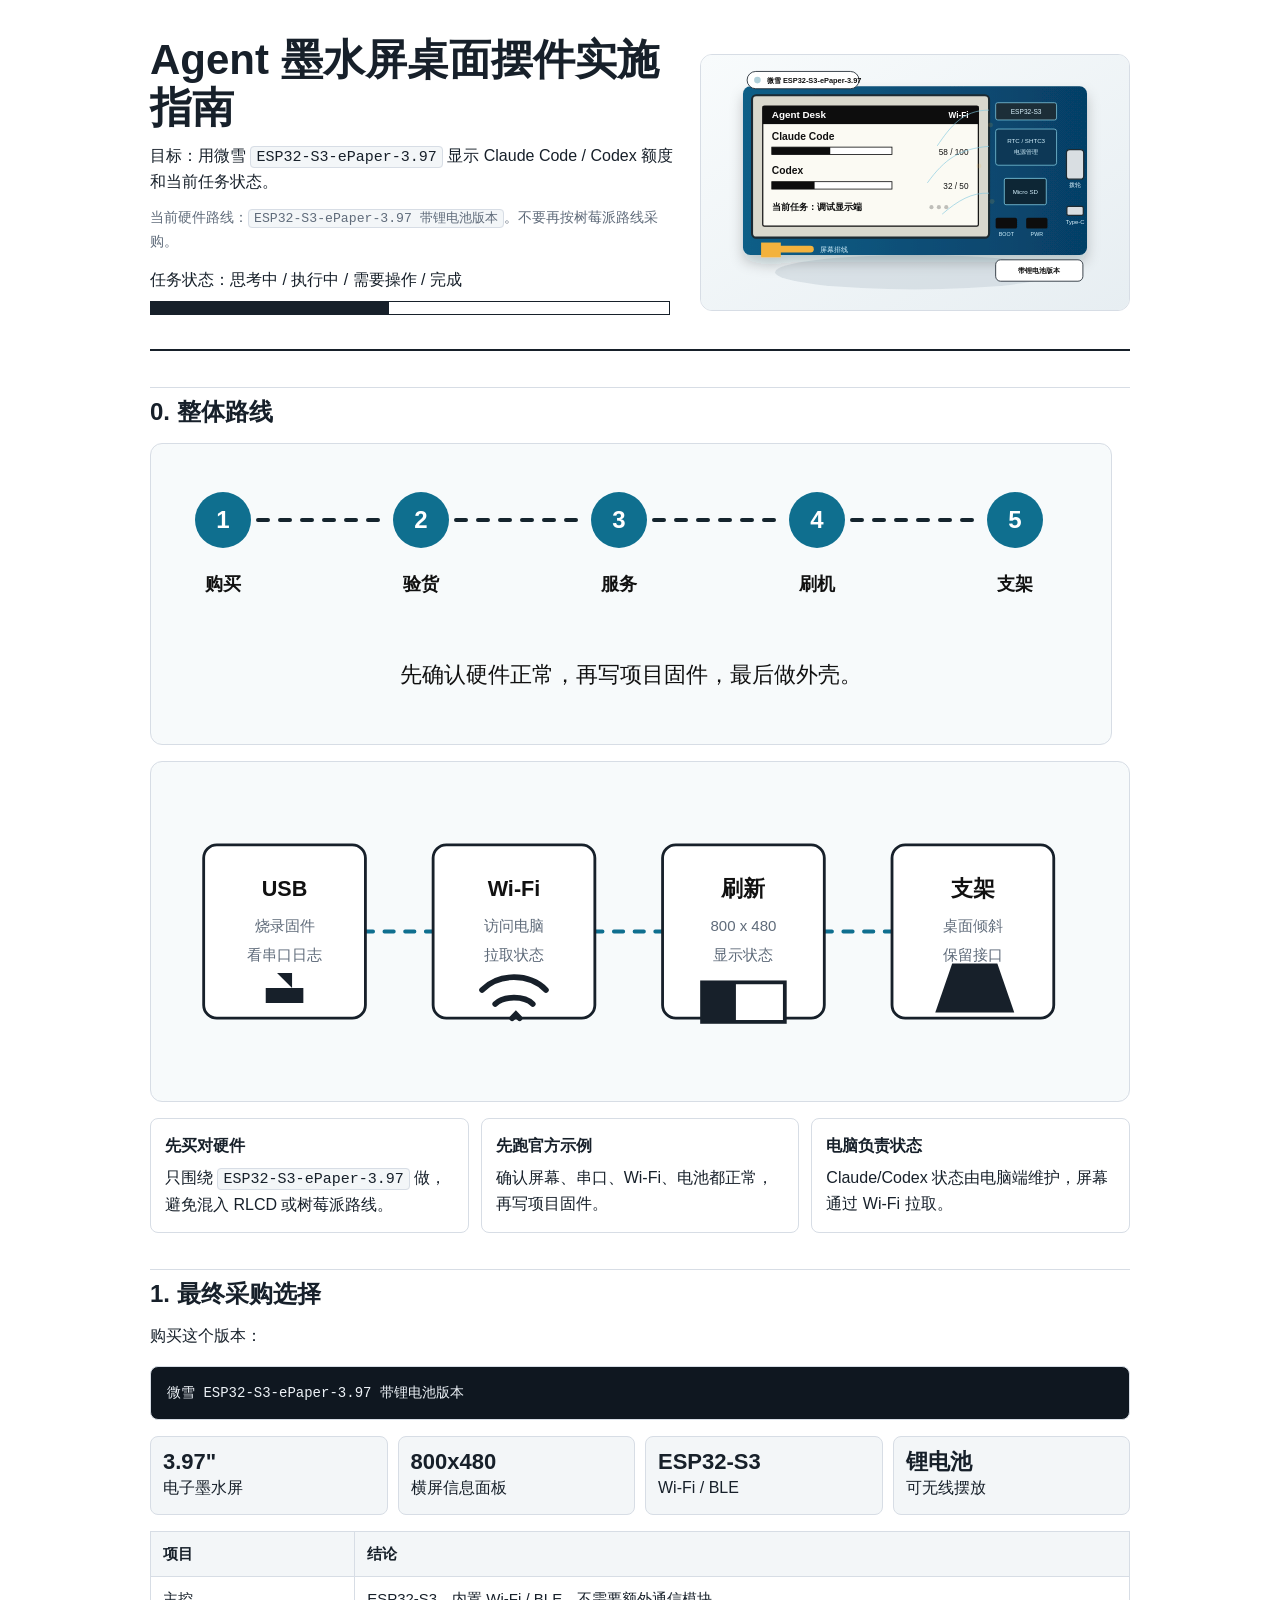
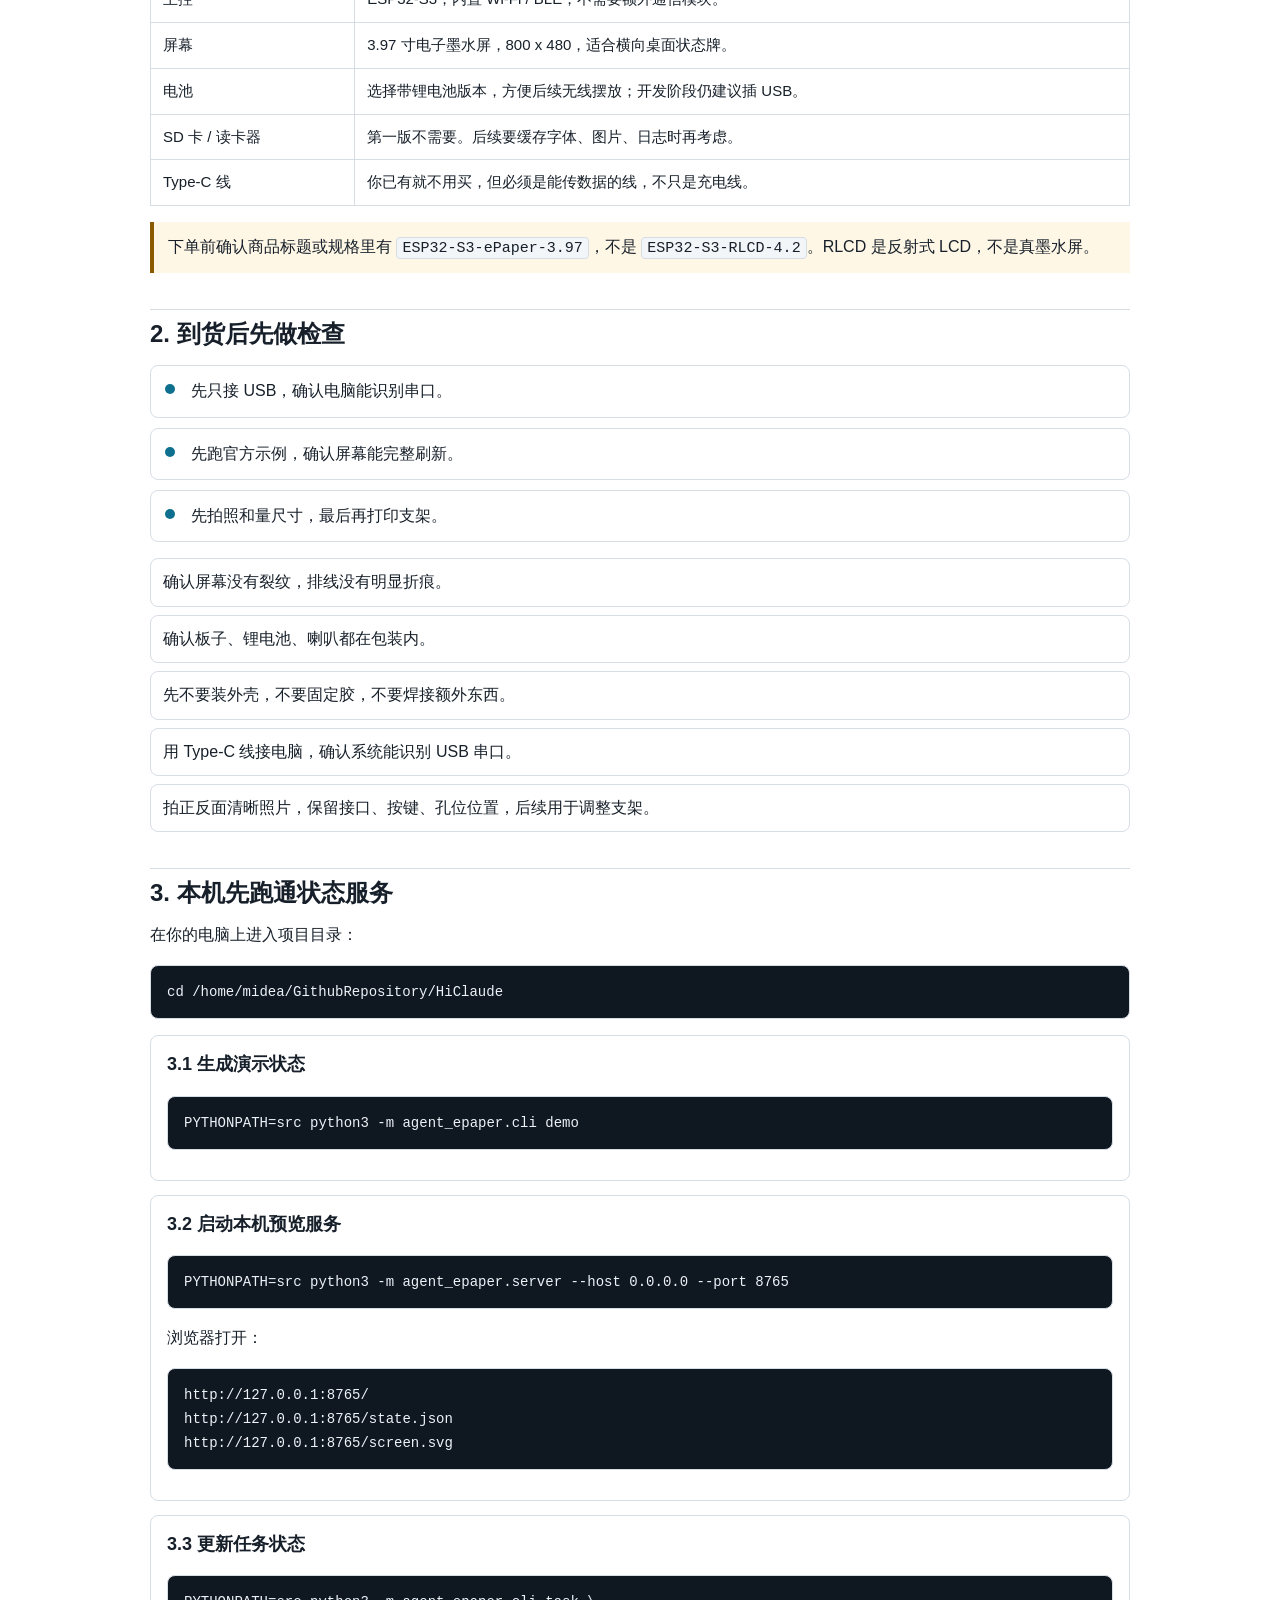
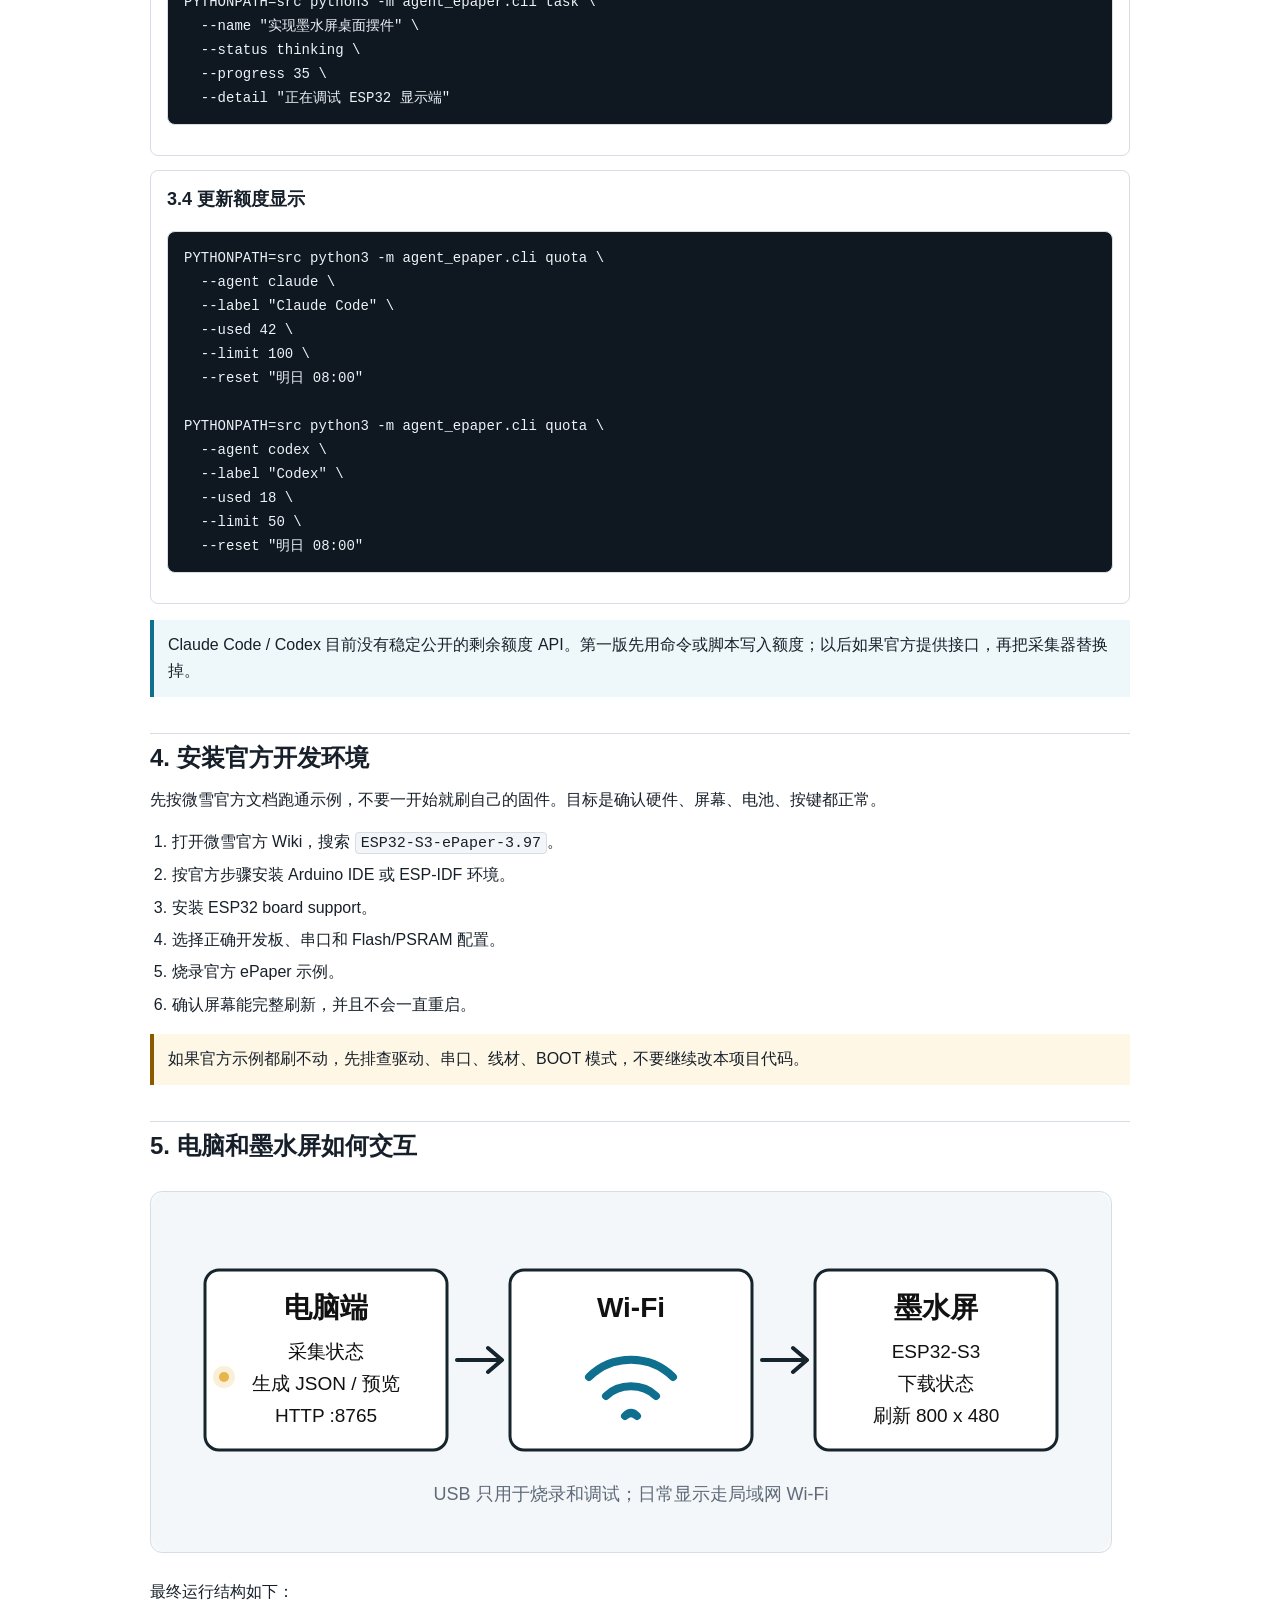
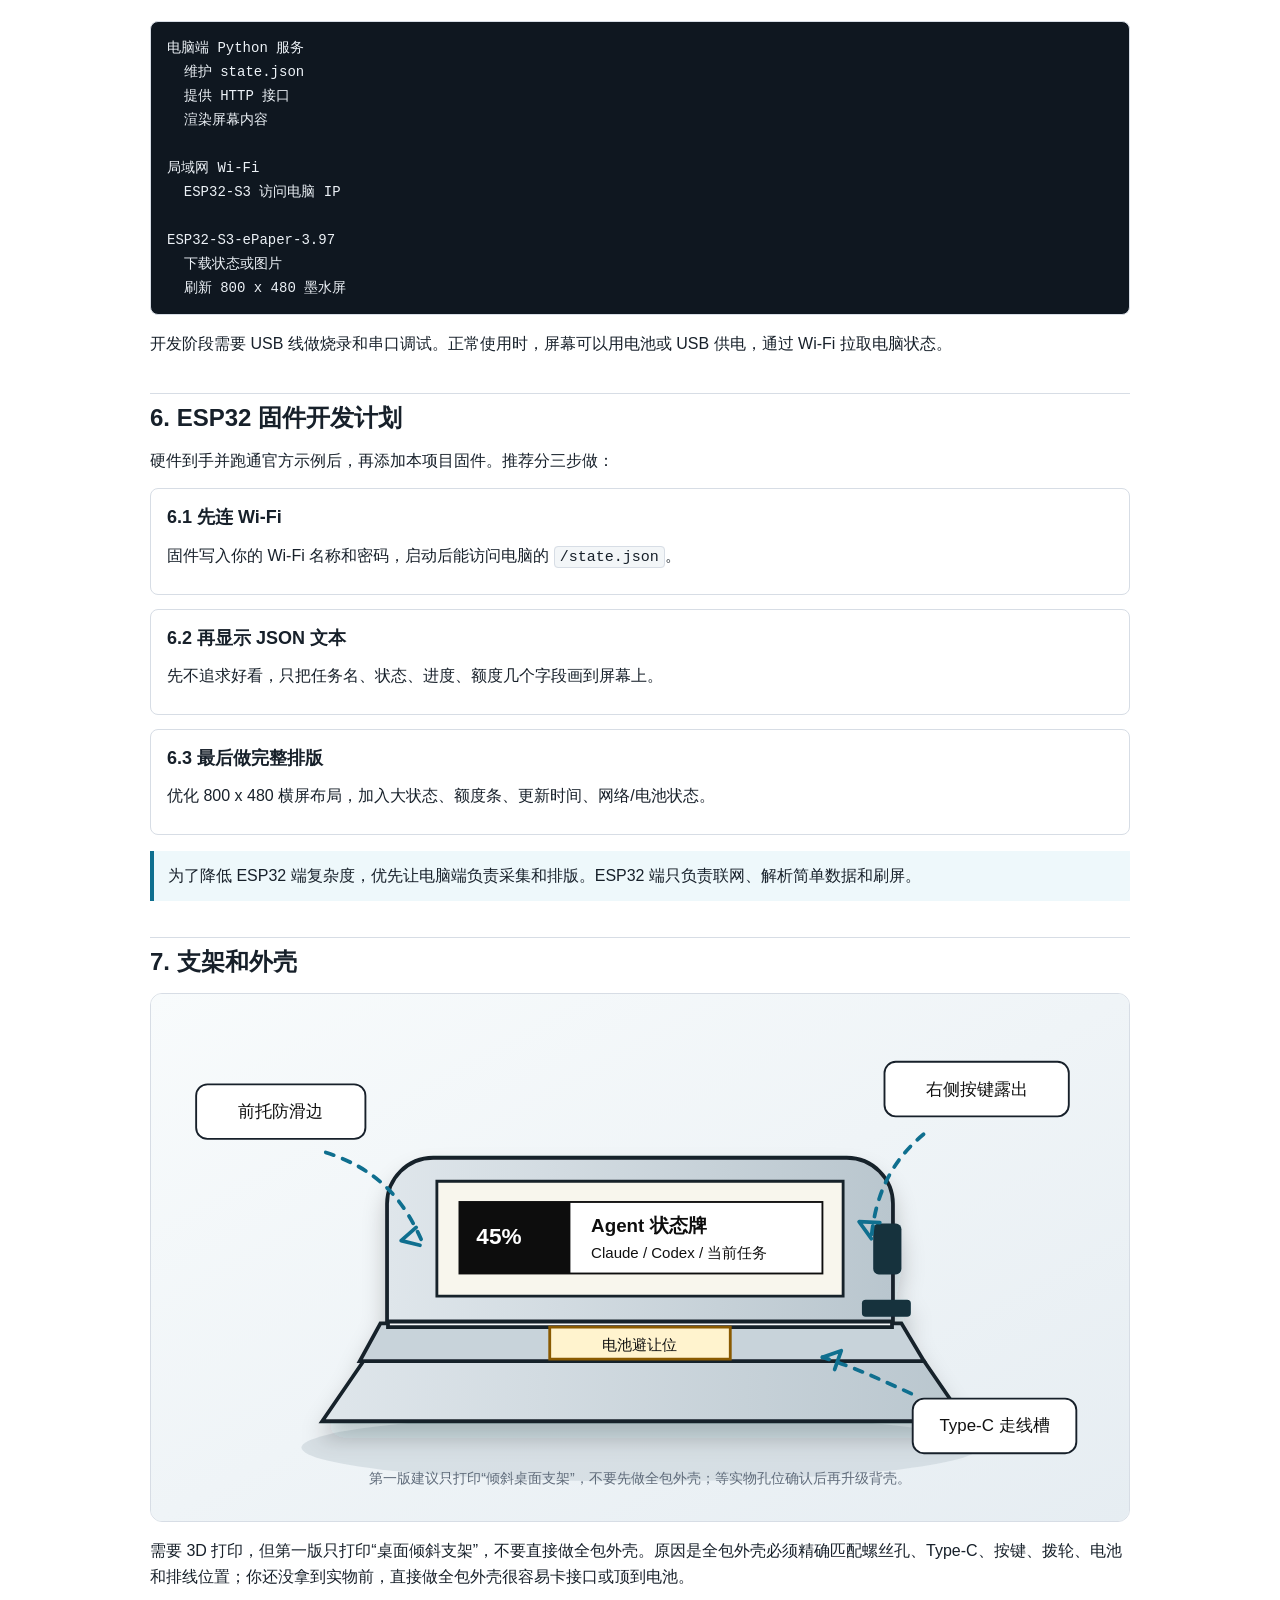
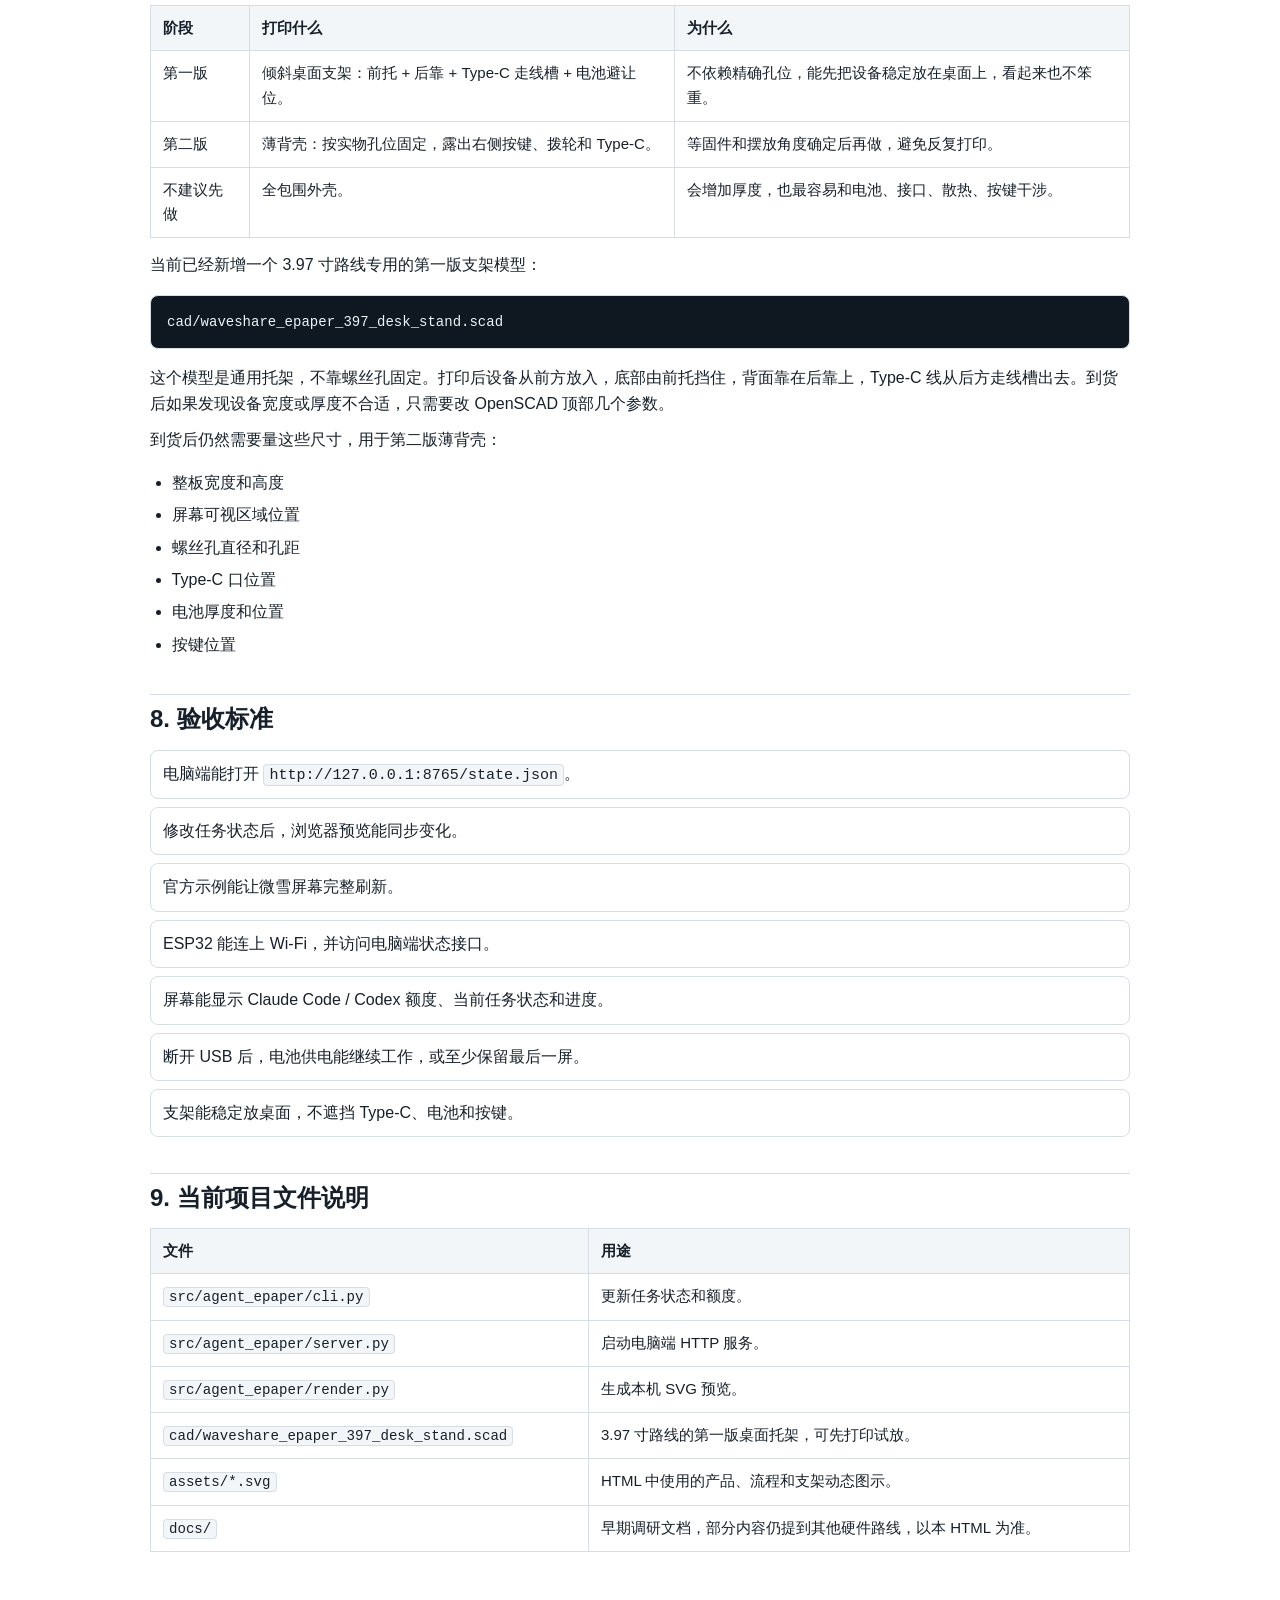
==== docs/index.html @ f380f7d4 "rename index" ====
<!doctype html>
<html lang="zh-CN">
<head>
  <meta charset="utf-8">
  <meta name="viewport" content="width=device-width, initial-scale=1">
  <title>Agent 墨水屏桌面摆件实施指南</title>
  <style>
    :root {
      color-scheme: light;
      --ink: #17202a;
      --muted: #5f6b7a;
      --line: #d7dde5;
      --soft: #f3f6f8;
      --accent: #0f6f8f;
      --accent-2: #e9b44c;
      --warn: #8a5a00;
      --ok: #146c43;
    }

    * {
      box-sizing: border-box;
    }

    body {
      margin: 0;
      background: #ffffff;
      color: var(--ink);
      font: 16px/1.65 -apple-system, BlinkMacSystemFont, "Segoe UI", "Noto Sans CJK SC", "Microsoft YaHei", sans-serif;
    }

    main {
      width: min(980px, calc(100% - 32px));
      margin: 0 auto;
      padding: 36px 0 64px;
    }

    header {
      display: grid;
      grid-template-columns: minmax(0, 1fr) minmax(280px, 430px);
      gap: 26px;
      align-items: center;
      border-bottom: 2px solid var(--ink);
      padding-bottom: 20px;
      margin-bottom: 28px;
    }

    h1 {
      margin: 0 0 10px;
      font-size: clamp(28px, 4vw, 42px);
      line-height: 1.15;
      letter-spacing: 0;
    }

    h2 {
      margin: 36px 0 14px;
      padding-top: 8px;
      border-top: 1px solid var(--line);
      font-size: 24px;
      line-height: 1.3;
      letter-spacing: 0;
    }

    h3 {
      margin: 22px 0 10px;
      font-size: 18px;
      letter-spacing: 0;
    }

    p {
      margin: 10px 0;
    }

    a {
      color: var(--accent);
    }

    code {
      border: 1px solid var(--line);
      border-radius: 4px;
      background: var(--soft);
      padding: 1px 5px;
      font-family: ui-monospace, SFMono-Regular, Menlo, Consolas, monospace;
      font-size: 0.94em;
    }

    pre {
      overflow-x: auto;
      border: 1px solid var(--line);
      border-radius: 8px;
      background: #0f1720;
      color: #edf2f7;
      padding: 14px 16px;
      line-height: 1.5;
    }

    pre code {
      border: 0;
      background: transparent;
      color: inherit;
      padding: 0;
      font-size: 14px;
    }

    table {
      width: 100%;
      border-collapse: collapse;
      margin: 14px 0;
      font-size: 15px;
    }

    th,
    td {
      border: 1px solid var(--line);
      padding: 10px 12px;
      vertical-align: top;
      text-align: left;
    }

    th {
      background: var(--soft);
      font-weight: 700;
    }

    ul,
    ol {
      padding-left: 1.35rem;
    }

    li {
      margin: 6px 0;
    }

    .notice {
      border-left: 4px solid var(--accent);
      background: #eef8fb;
      padding: 12px 14px;
      margin: 16px 0;
    }

    .warning {
      border-left-color: var(--warn);
      background: #fff7e6;
    }

    .ok {
      border-left-color: var(--ok);
      background: #effaf3;
    }

    .checklist {
      list-style: none;
      padding-left: 0;
    }

    .checklist li {
      border: 1px solid var(--line);
      border-radius: 8px;
      padding: 10px 12px;
      margin: 8px 0;
      background: #fff;
    }

    .step {
      border: 1px solid var(--line);
      border-radius: 8px;
      padding: 14px 16px;
      margin: 14px 0;
    }

    .step h3 {
      margin-top: 0;
    }

    .small {
      color: var(--muted);
      font-size: 14px;
    }

    img {
      display: block;
      max-width: 100%;
      height: auto;
    }

    .hero-copy {
      min-width: 0;
    }

    .hero-art {
      position: relative;
      overflow: hidden;
      border: 1px solid var(--line);
      border-radius: 12px;
      background: #f7fafb;
      margin: 0;
    }

    .hero-art::after {
      content: none;
    }

    .visual-grid {
      display: grid;
      grid-template-columns: repeat(3, minmax(0, 1fr));
      gap: 12px;
      margin: 16px 0;
    }

    .visual-card,
    .metric,
    .pulse-item {
      border: 1px solid var(--line);
      border-radius: 8px;
      background: #fff;
    }

    .visual-card {
      padding: 14px;
    }

    .visual-card strong {
      display: block;
      margin-bottom: 6px;
      font-size: 16px;
    }

    .metric-row {
      display: grid;
      grid-template-columns: repeat(4, minmax(0, 1fr));
      gap: 10px;
      margin: 16px 0;
    }

    .metric {
      padding: 12px;
      background: var(--soft);
    }

    .metric b {
      display: block;
      font-size: 22px;
      line-height: 1.2;
    }

    .flow-image {
      border: 1px solid var(--line);
      border-radius: 12px;
      background: #f7fafb;
      margin: 16px 0;
    }

    .animated-flow {
      position: relative;
      overflow: hidden;
    }

    .animated-flow::before {
      content: "";
      position: absolute;
      z-index: 1;
      top: 50%;
      left: 7%;
      width: 10px;
      height: 10px;
      border-radius: 50%;
      background: var(--accent-2);
      box-shadow: 0 0 0 6px rgba(233, 180, 76, .22);
      animation: packet 3.2s linear infinite;
    }

    .pulse-list {
      display: grid;
      gap: 10px;
      margin: 16px 0;
    }

    .pulse-item {
      position: relative;
      padding: 12px 12px 12px 40px;
    }

    .pulse-item::before {
      content: "";
      position: absolute;
      left: 14px;
      top: 18px;
      width: 10px;
      height: 10px;
      border-radius: 50%;
      background: var(--accent);
    }

    .progress-demo {
      display: grid;
      gap: 8px;
      margin: 14px 0;
      max-width: 520px;
    }

    .bar {
      overflow: hidden;
      height: 14px;
      border: 1px solid var(--ink);
      background: #fff;
    }

    .bar span {
      display: block;
      width: 46%;
      height: 100%;
      background: var(--ink);
      animation: fillbar 4s ease-in-out infinite;
    }

    @keyframes packet {
      0% {
        transform: translateX(0);
        opacity: 0;
      }
      10%, 88% {
        opacity: 1;
      }
      100% {
        transform: translateX(785px);
        opacity: 0;
      }
    }

    @keyframes fillbar {
      0%, 100% {
        width: 32%;
      }
      50% {
        width: 72%;
      }
    }

    @media (max-width: 820px) {
      header,
      .visual-grid,
      .metric-row {
        grid-template-columns: 1fr;
      }

      @keyframes packet {
        0% {
          transform: translateX(0);
          opacity: 0;
        }
        10%, 88% {
          opacity: 1;
        }
        100% {
          transform: translateX(72vw);
          opacity: 0;
        }
      }
    }

    @media (prefers-reduced-motion: reduce) {
      *,
      *::before,
      *::after {
        animation-duration: .001ms !important;
        animation-iteration-count: 1 !important;
      }
    }
  </style>
</head>
<body>
<main>
  <header>
    <div class="hero-copy">
      <h1>Agent 墨水屏桌面摆件实施指南</h1>
      <p>目标：用微雪 <code>ESP32-S3-ePaper-3.97</code> 显示 Claude Code / Codex 额度和当前任务状态。</p>
      <p class="small">当前硬件路线：<code>ESP32-S3-ePaper-3.97 带锂电池版本</code>。不要再按树莓派路线采购。</p>
      <div class="progress-demo" aria-label="状态进度动画">
        <span>任务状态：思考中 / 执行中 / 需要操作 / 完成</span>
        <div class="bar"><span></span></div>
      </div>
    </div>
    <figure class="hero-art">
      <img src="assets/device-preview.svg" alt="桌面墨水屏状态牌效果示意">
    </figure>
  </header>

  <section>
    <h2>0. 整体路线</h2>
    <img class="flow-image" src="assets/checklist.svg" alt="购买、验货、服务、刷机、支架五步流程">
    <img class="flow-image" src="assets/assembly-motion.svg" alt="USB 烧录、Wi-Fi 拉取、墨水屏刷新、支架安装的动态图示">
    <div class="visual-grid">
      <div class="visual-card">
        <strong>先买对硬件</strong>
        <span>只围绕 <code>ESP32-S3-ePaper-3.97</code> 做，避免混入 RLCD 或树莓派路线。</span>
      </div>
      <div class="visual-card">
        <strong>先跑官方示例</strong>
        <span>确认屏幕、串口、Wi-Fi、电池都正常，再写项目固件。</span>
      </div>
      <div class="visual-card">
        <strong>电脑负责状态</strong>
        <span>Claude/Codex 状态由电脑端维护，屏幕通过 Wi-Fi 拉取。</span>
      </div>
    </div>
  </section>

  <section>
    <h2>1. 最终采购选择</h2>
    <p>购买这个版本：</p>
    <pre><code>微雪 ESP32-S3-ePaper-3.97 带锂电池版本</code></pre>

    <div class="metric-row">
      <div class="metric">
        <b>3.97"</b>
        <span>电子墨水屏</span>
      </div>
      <div class="metric">
        <b>800x480</b>
        <span>横屏信息面板</span>
      </div>
      <div class="metric">
        <b>ESP32-S3</b>
        <span>Wi-Fi / BLE</span>
      </div>
      <div class="metric">
        <b>锂电池</b>
        <span>可无线摆放</span>
      </div>
    </div>

    <table>
      <thead>
        <tr>
          <th>项目</th>
          <th>结论</th>
        </tr>
      </thead>
      <tbody>
        <tr>
          <td>主控</td>
          <td>ESP32-S3，内置 Wi-Fi / BLE，不需要额外通信模块。</td>
        </tr>
        <tr>
          <td>屏幕</td>
          <td>3.97 寸电子墨水屏，800 x 480，适合横向桌面状态牌。</td>
        </tr>
        <tr>
          <td>电池</td>
          <td>选择带锂电池版本，方便后续无线摆放；开发阶段仍建议插 USB。</td>
        </tr>
        <tr>
          <td>SD 卡 / 读卡器</td>
          <td>第一版不需要。后续要缓存字体、图片、日志时再考虑。</td>
        </tr>
        <tr>
          <td>Type-C 线</td>
          <td>你已有就不用买，但必须是能传数据的线，不只是充电线。</td>
        </tr>
      </tbody>
    </table>

    <div class="notice warning">
      下单前确认商品标题或规格里有 <code>ESP32-S3-ePaper-3.97</code>，不是 <code>ESP32-S3-RLCD-4.2</code>。RLCD 是反射式 LCD，不是真墨水屏。
    </div>
  </section>

  <section>
    <h2>2. 到货后先做检查</h2>
    <div class="pulse-list" aria-label="到货检查重点">
      <div class="pulse-item">先只接 USB，确认电脑能识别串口。</div>
      <div class="pulse-item">先跑官方示例，确认屏幕能完整刷新。</div>
      <div class="pulse-item">先拍照和量尺寸，最后再打印支架。</div>
    </div>
    <ul class="checklist">
      <li>确认屏幕没有裂纹，排线没有明显折痕。</li>
      <li>确认板子、锂电池、喇叭都在包装内。</li>
      <li>先不要装外壳，不要固定胶，不要焊接额外东西。</li>
      <li>用 Type-C 线接电脑，确认系统能识别 USB 串口。</li>
      <li>拍正反面清晰照片，保留接口、按键、孔位位置，后续用于调整支架。</li>
    </ul>
  </section>

  <section>
    <h2>3. 本机先跑通状态服务</h2>
    <p>在你的电脑上进入项目目录：</p>
    <pre><code>cd /home/midea/GithubRepository/HiClaude</code></pre>

    <div class="step">
      <h3>3.1 生成演示状态</h3>
      <pre><code>PYTHONPATH=src python3 -m agent_epaper.cli demo</code></pre>
    </div>

    <div class="step">
      <h3>3.2 启动本机预览服务</h3>
      <pre><code>PYTHONPATH=src python3 -m agent_epaper.server --host 0.0.0.0 --port 8765</code></pre>
      <p>浏览器打开：</p>
      <pre><code>http://127.0.0.1:8765/
http://127.0.0.1:8765/state.json
http://127.0.0.1:8765/screen.svg</code></pre>
    </div>

    <div class="step">
      <h3>3.3 更新任务状态</h3>
      <pre><code>PYTHONPATH=src python3 -m agent_epaper.cli task \
  --name "实现墨水屏桌面摆件" \
  --status thinking \
  --progress 35 \
  --detail "正在调试 ESP32 显示端"</code></pre>
    </div>

    <div class="step">
      <h3>3.4 更新额度显示</h3>
      <pre><code>PYTHONPATH=src python3 -m agent_epaper.cli quota \
  --agent claude \
  --label "Claude Code" \
  --used 42 \
  --limit 100 \
  --reset "明日 08:00"

PYTHONPATH=src python3 -m agent_epaper.cli quota \
  --agent codex \
  --label "Codex" \
  --used 18 \
  --limit 50 \
  --reset "明日 08:00"</code></pre>
    </div>

    <div class="notice">
      Claude Code / Codex 目前没有稳定公开的剩余额度 API。第一版先用命令或脚本写入额度；以后如果官方提供接口，再把采集器替换掉。
    </div>
  </section>

  <section>
    <h2>4. 安装官方开发环境</h2>
    <p>先按微雪官方文档跑通示例，不要一开始就刷自己的固件。目标是确认硬件、屏幕、电池、按键都正常。</p>

    <ol>
      <li>打开微雪官方 Wiki，搜索 <code>ESP32-S3-ePaper-3.97</code>。</li>
      <li>按官方步骤安装 Arduino IDE 或 ESP-IDF 环境。</li>
      <li>安装 ESP32 board support。</li>
      <li>选择正确开发板、串口和 Flash/PSRAM 配置。</li>
      <li>烧录官方 ePaper 示例。</li>
      <li>确认屏幕能完整刷新，并且不会一直重启。</li>
    </ol>

    <div class="notice warning">
      如果官方示例都刷不动，先排查驱动、串口、线材、BOOT 模式，不要继续改本项目代码。
    </div>
  </section>

  <section>
    <h2>5. 电脑和墨水屏如何交互</h2>
    <div class="animated-flow">
      <img class="flow-image" src="assets/architecture.svg" alt="电脑端通过 Wi-Fi 向 ESP32-S3 墨水屏提供状态数据">
    </div>
    <p>最终运行结构如下：</p>
    <pre><code>电脑端 Python 服务
  维护 state.json
  提供 HTTP 接口
  渲染屏幕内容

局域网 Wi-Fi
  ESP32-S3 访问电脑 IP

ESP32-S3-ePaper-3.97
  下载状态或图片
  刷新 800 x 480 墨水屏</code></pre>

    <p>开发阶段需要 USB 线做烧录和串口调试。正常使用时，屏幕可以用电池或 USB 供电，通过 Wi-Fi 拉取电脑状态。</p>
  </section>

  <section>
    <h2>6. ESP32 固件开发计划</h2>
    <p>硬件到手并跑通官方示例后，再添加本项目固件。推荐分三步做：</p>

    <div class="step">
      <h3>6.1 先连 Wi-Fi</h3>
      <p>固件写入你的 Wi-Fi 名称和密码，启动后能访问电脑的 <code>/state.json</code>。</p>
    </div>

    <div class="step">
      <h3>6.2 再显示 JSON 文本</h3>
      <p>先不追求好看，只把任务名、状态、进度、额度几个字段画到屏幕上。</p>
    </div>

    <div class="step">
      <h3>6.3 最后做完整排版</h3>
      <p>优化 800 x 480 横屏布局，加入大状态、额度条、更新时间、网络/电池状态。</p>
    </div>

    <div class="notice">
      为了降低 ESP32 端复杂度，优先让电脑端负责采集和排版。ESP32 端只负责联网、解析简单数据和刷屏。
    </div>
  </section>

  <section>
    <h2>7. 支架和外壳</h2>
    <img class="flow-image" src="assets/stand-preview.svg" alt="3D 打印桌面支架外观，包含前托、后靠、Type-C 走线槽和电池避让位">
    <p>需要 3D 打印，但第一版只打印“桌面倾斜支架”，不要直接做全包外壳。原因是全包外壳必须精确匹配螺丝孔、Type-C、按键、拨轮、电池和排线位置；你还没拿到实物前，直接做全包外壳很容易卡接口或顶到电池。</p>

    <table>
      <thead>
        <tr>
          <th>阶段</th>
          <th>打印什么</th>
          <th>为什么</th>
        </tr>
      </thead>
      <tbody>
        <tr>
          <td>第一版</td>
          <td>倾斜桌面支架：前托 + 后靠 + Type-C 走线槽 + 电池避让位。</td>
          <td>不依赖精确孔位，能先把设备稳定放在桌面上，看起来也不笨重。</td>
        </tr>
        <tr>
          <td>第二版</td>
          <td>薄背壳：按实物孔位固定，露出右侧按键、拨轮和 Type-C。</td>
          <td>等固件和摆放角度确定后再做，避免反复打印。</td>
        </tr>
        <tr>
          <td>不建议先做</td>
          <td>全包围外壳。</td>
          <td>会增加厚度，也最容易和电池、接口、散热、按键干涉。</td>
        </tr>
      </tbody>
    </table>

    <p>当前已经新增一个 3.97 寸路线专用的第一版支架模型：</p>
    <pre><code>cad/waveshare_epaper_397_desk_stand.scad</code></pre>

    <p>这个模型是通用托架，不靠螺丝孔固定。打印后设备从前方放入，底部由前托挡住，背面靠在后靠上，Type-C 线从后方走线槽出去。到货后如果发现设备宽度或厚度不合适，只需要改 OpenSCAD 顶部几个参数。</p>

    <p>到货后仍然需要量这些尺寸，用于第二版薄背壳：</p>
    <ul>
      <li>整板宽度和高度</li>
      <li>屏幕可视区域位置</li>
      <li>螺丝孔直径和孔距</li>
      <li>Type-C 口位置</li>
      <li>电池厚度和位置</li>
      <li>按键位置</li>
    </ul>
  </section>

  <section>
    <h2>8. 验收标准</h2>
    <ul class="checklist">
      <li>电脑端能打开 <code>http://127.0.0.1:8765/state.json</code>。</li>
      <li>修改任务状态后，浏览器预览能同步变化。</li>
      <li>官方示例能让微雪屏幕完整刷新。</li>
      <li>ESP32 能连上 Wi-Fi，并访问电脑端状态接口。</li>
      <li>屏幕能显示 Claude Code / Codex 额度、当前任务状态和进度。</li>
      <li>断开 USB 后，电池供电能继续工作，或至少保留最后一屏。</li>
      <li>支架能稳定放桌面，不遮挡 Type-C、电池和按键。</li>
    </ul>
  </section>

  <section>
    <h2>9. 当前项目文件说明</h2>
    <table>
      <thead>
        <tr>
          <th>文件</th>
          <th>用途</th>
        </tr>
      </thead>
      <tbody>
        <tr>
          <td><code>src/agent_epaper/cli.py</code></td>
          <td>更新任务状态和额度。</td>
        </tr>
        <tr>
          <td><code>src/agent_epaper/server.py</code></td>
          <td>启动电脑端 HTTP 服务。</td>
        </tr>
        <tr>
          <td><code>src/agent_epaper/render.py</code></td>
          <td>生成本机 SVG 预览。</td>
        </tr>
        <tr>
          <td><code>cad/waveshare_epaper_397_desk_stand.scad</code></td>
          <td>3.97 寸路线的第一版桌面托架，可先打印试放。</td>
        </tr>
        <tr>
          <td><code>assets/*.svg</code></td>
          <td>HTML 中使用的产品、流程和支架动态图示。</td>
        </tr>
        <tr>
          <td><code>docs/</code></td>
          <td>早期调研文档，部分内容仍提到其他硬件路线，以本 HTML 为准。</td>
        </tr>
      </tbody>
    </table>
  </section>
</main>
</body>
</html>
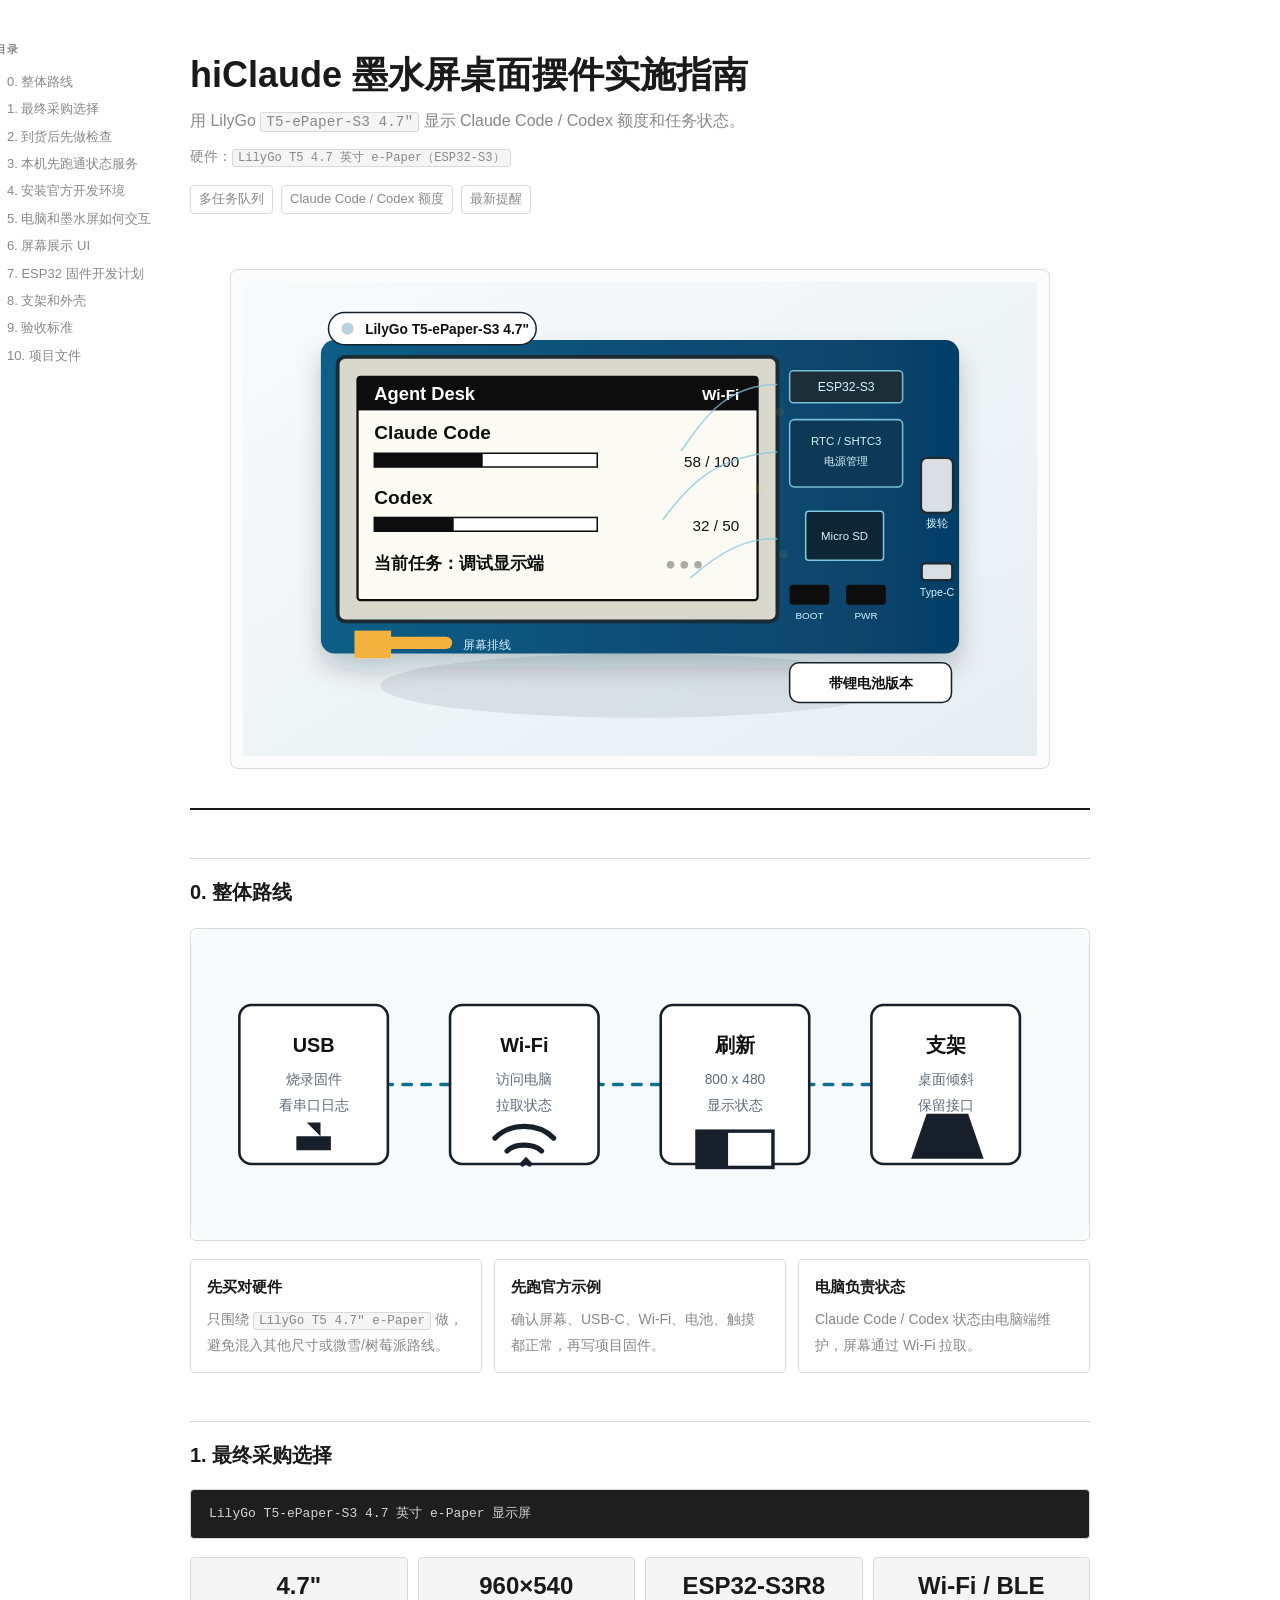
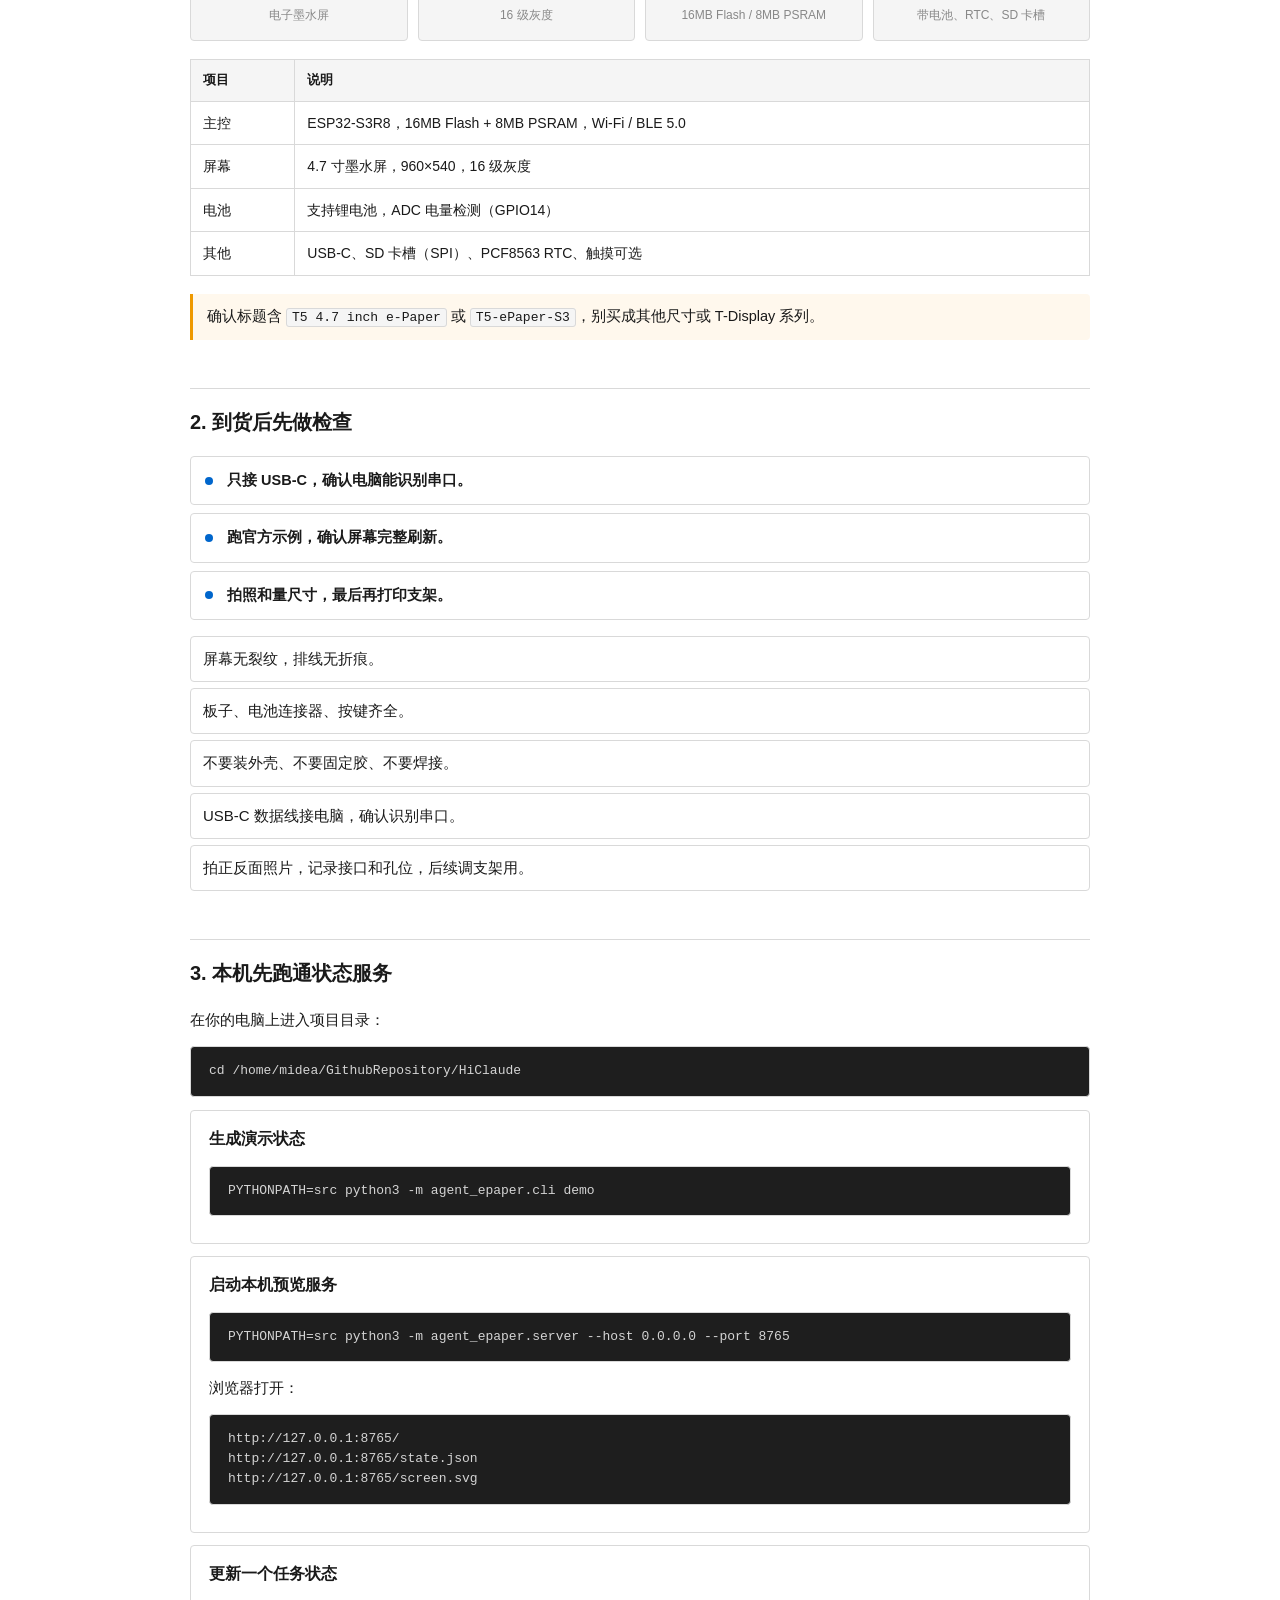
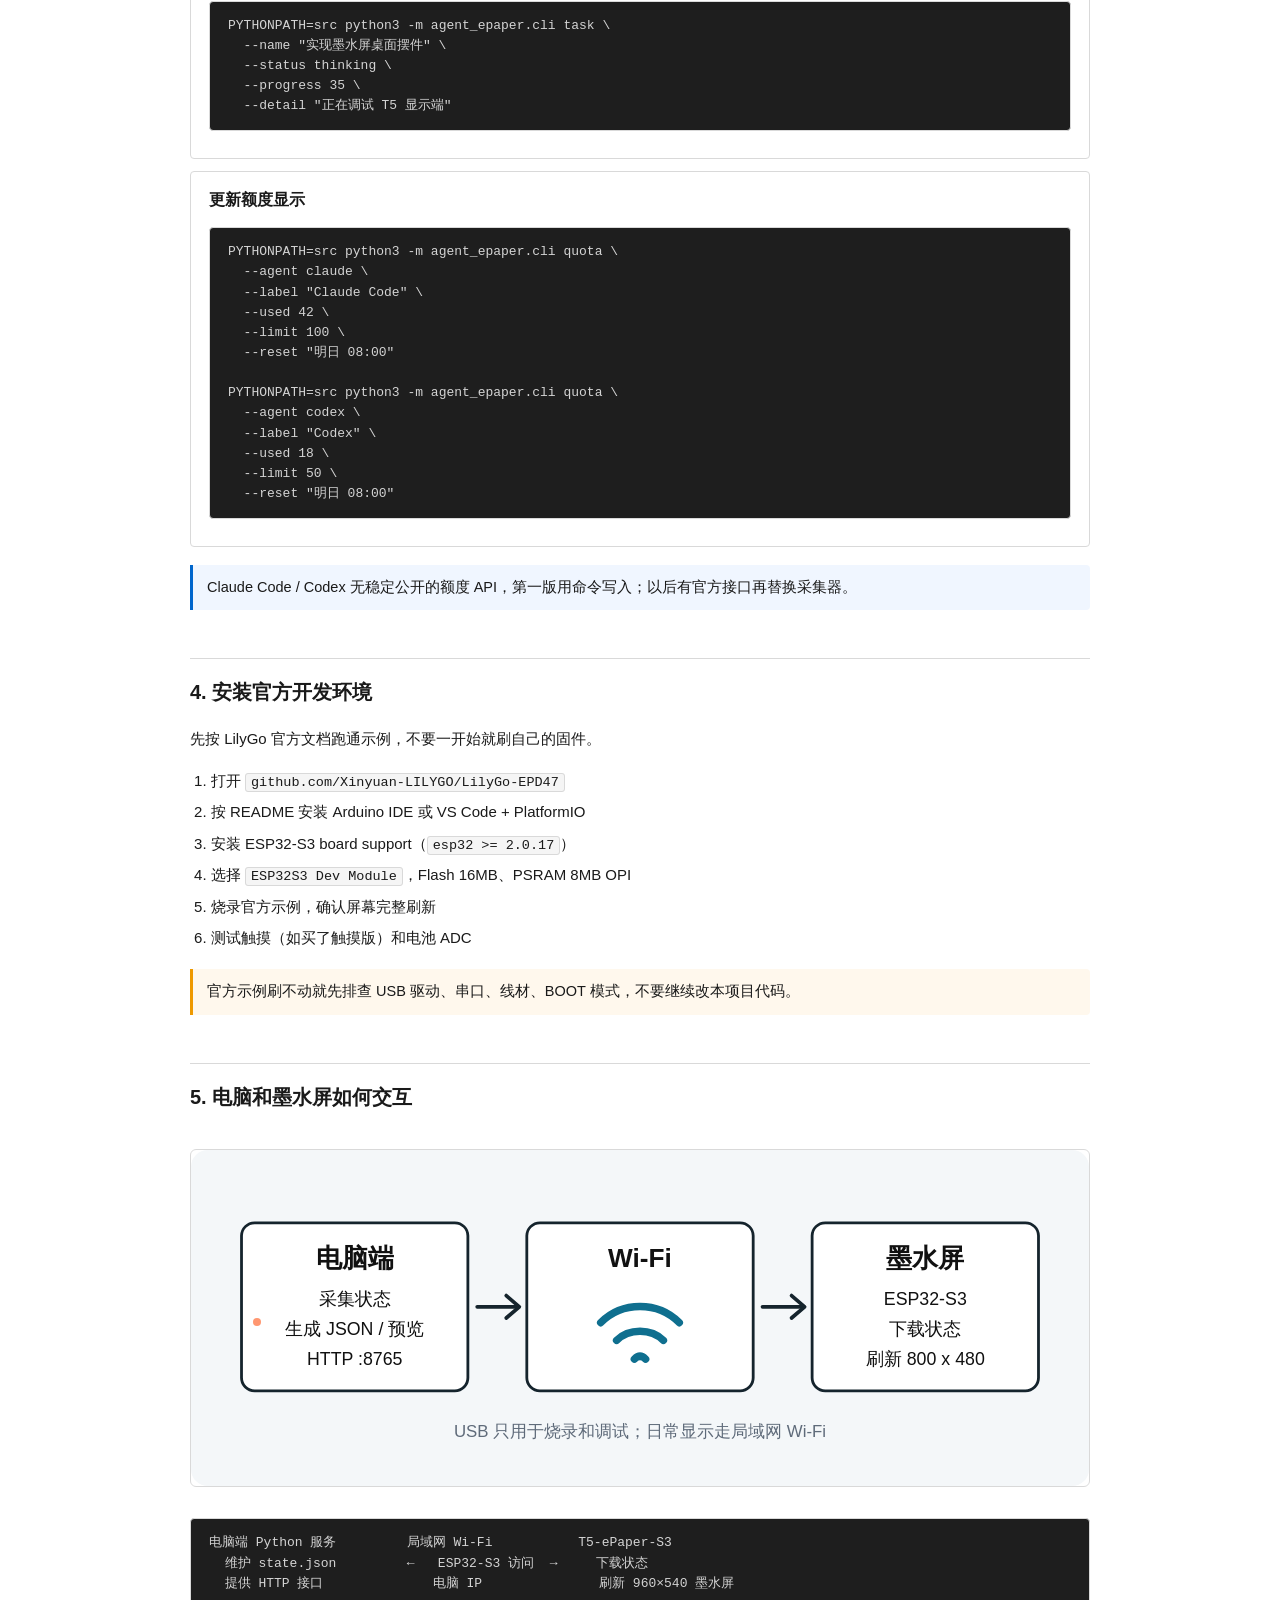
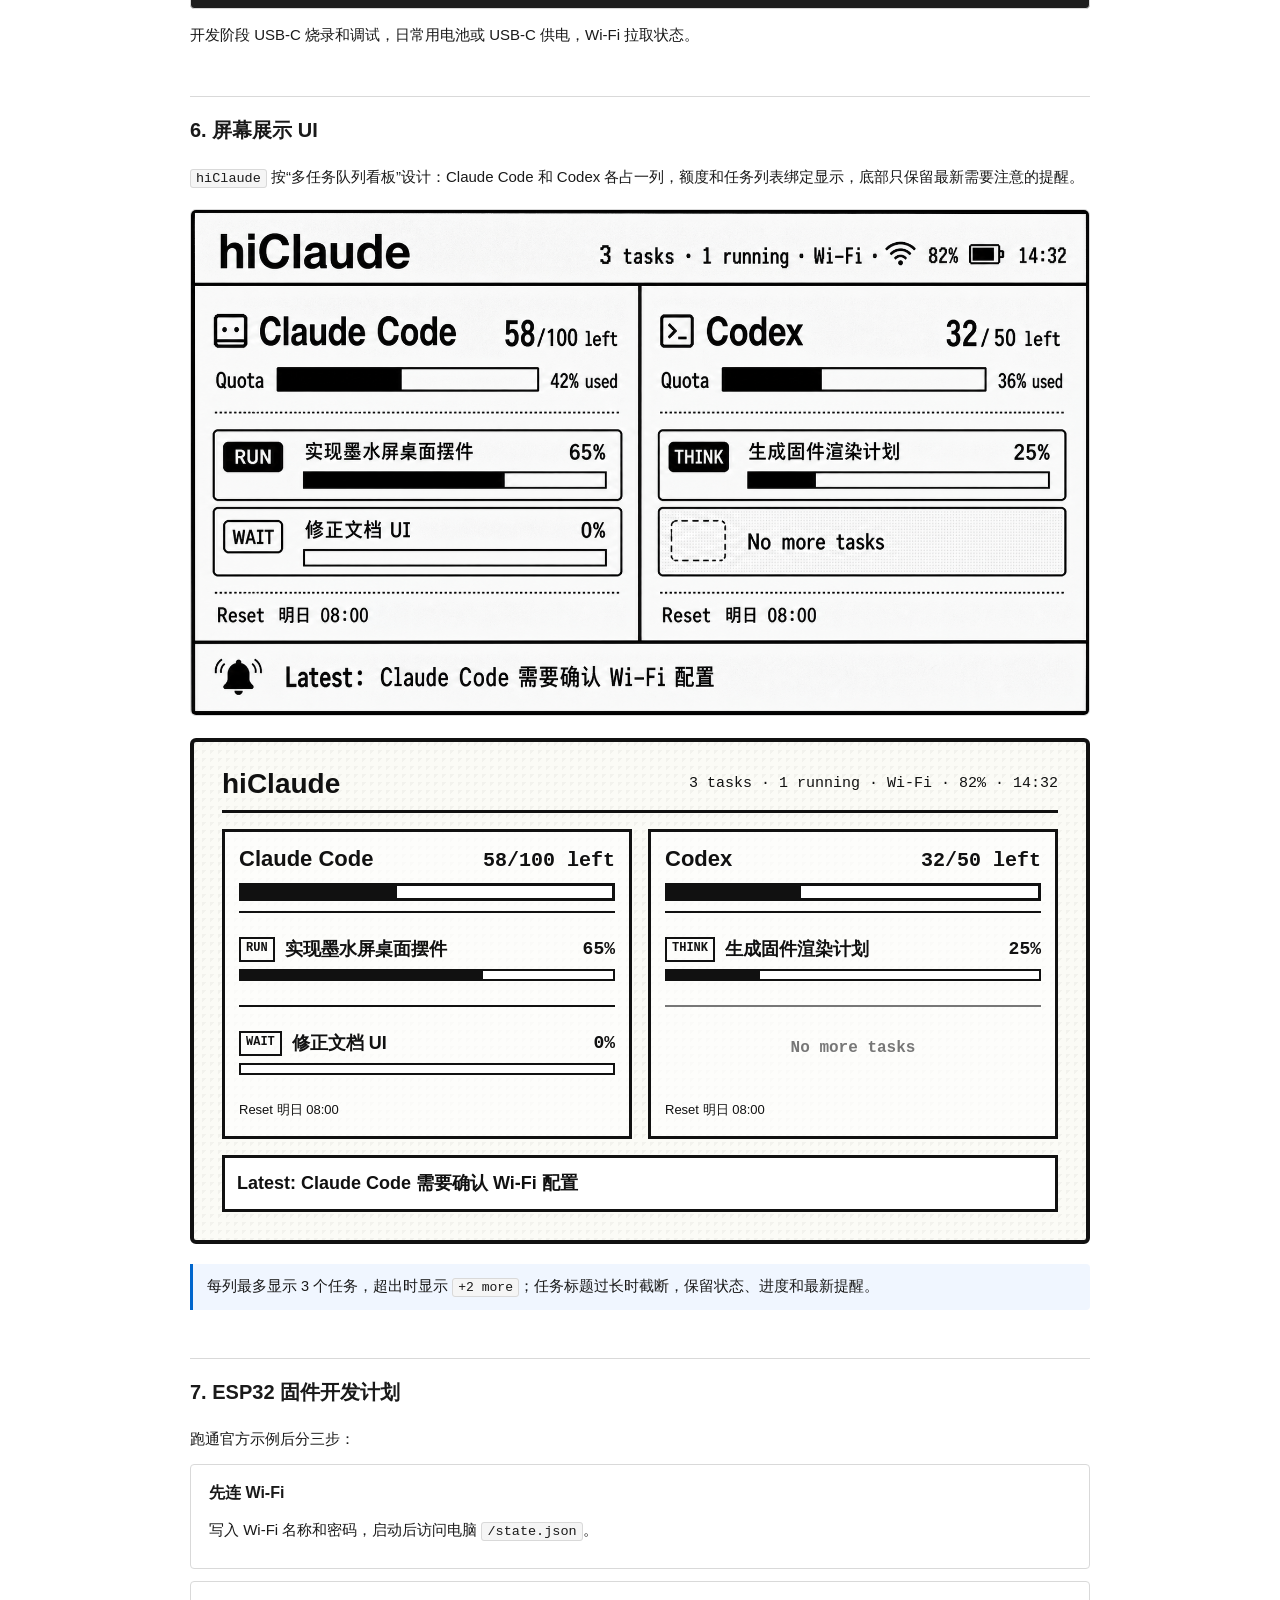
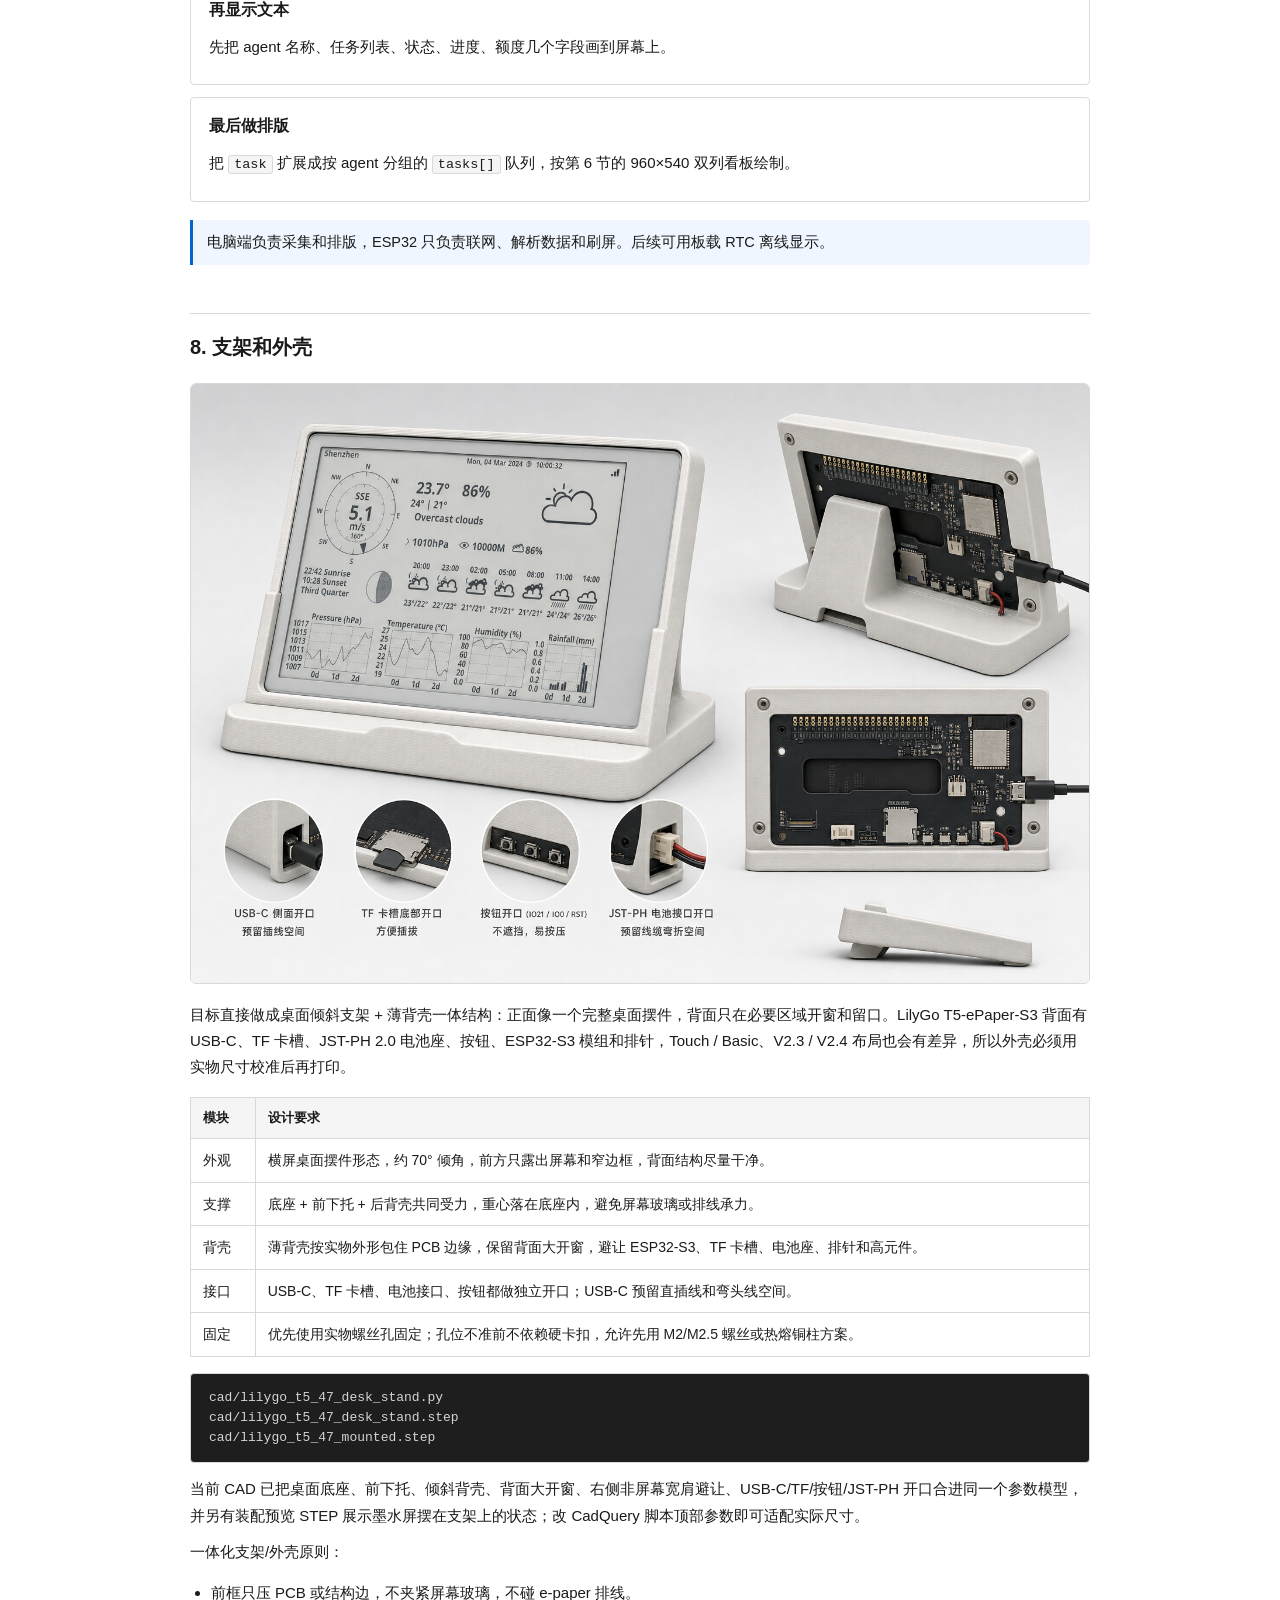
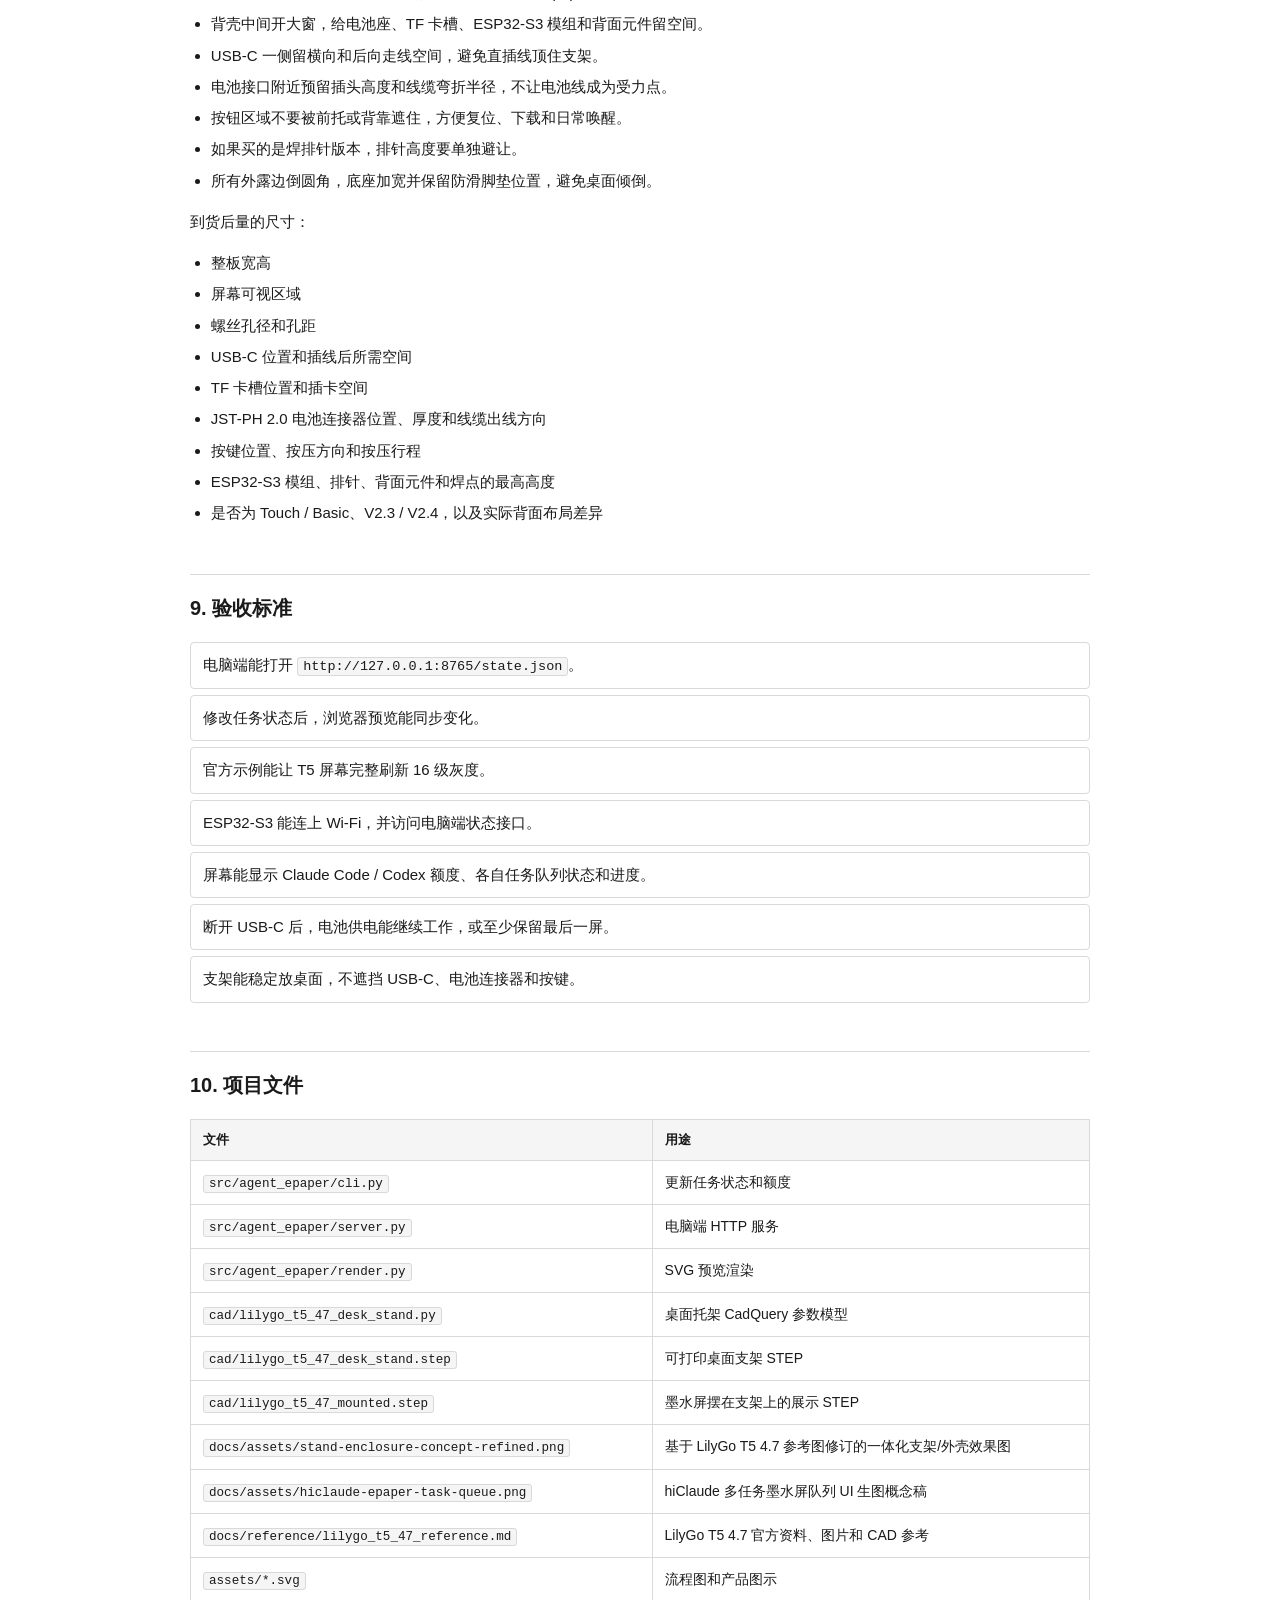
==== commit 79ba5f64: "update" ====
--- a/docs/index.html
+++ b/docs/index.html
@@ -3,380 +3,37 @@
 <head>
   <meta charset="utf-8">
   <meta name="viewport" content="width=device-width, initial-scale=1">
-  <title>Agent 墨水屏桌面摆件实施指南</title>
-  <style>
-    :root {
-      color-scheme: light;
-      --ink: #17202a;
-      --muted: #5f6b7a;
-      --line: #d7dde5;
-      --soft: #f3f6f8;
-      --accent: #0f6f8f;
-      --accent-2: #e9b44c;
-      --warn: #8a5a00;
-      --ok: #146c43;
-    }
-
-    * {
-      box-sizing: border-box;
-    }
-
-    body {
-      margin: 0;
-      background: #ffffff;
-      color: var(--ink);
-      font: 16px/1.65 -apple-system, BlinkMacSystemFont, "Segoe UI", "Noto Sans CJK SC", "Microsoft YaHei", sans-serif;
-    }
-
-    main {
-      width: min(980px, calc(100% - 32px));
-      margin: 0 auto;
-      padding: 36px 0 64px;
-    }
-
-    header {
-      display: grid;
-      grid-template-columns: minmax(0, 1fr) minmax(280px, 430px);
-      gap: 26px;
-      align-items: center;
-      border-bottom: 2px solid var(--ink);
-      padding-bottom: 20px;
-      margin-bottom: 28px;
-    }
-
-    h1 {
-      margin: 0 0 10px;
-      font-size: clamp(28px, 4vw, 42px);
-      line-height: 1.15;
-      letter-spacing: 0;
-    }
-
-    h2 {
-      margin: 36px 0 14px;
-      padding-top: 8px;
-      border-top: 1px solid var(--line);
-      font-size: 24px;
-      line-height: 1.3;
-      letter-spacing: 0;
-    }
-
-    h3 {
-      margin: 22px 0 10px;
-      font-size: 18px;
-      letter-spacing: 0;
-    }
-
-    p {
-      margin: 10px 0;
-    }
-
-    a {
-      color: var(--accent);
-    }
-
-    code {
-      border: 1px solid var(--line);
-      border-radius: 4px;
-      background: var(--soft);
-      padding: 1px 5px;
-      font-family: ui-monospace, SFMono-Regular, Menlo, Consolas, monospace;
-      font-size: 0.94em;
-    }
-
-    pre {
-      overflow-x: auto;
-      border: 1px solid var(--line);
-      border-radius: 8px;
-      background: #0f1720;
-      color: #edf2f7;
-      padding: 14px 16px;
-      line-height: 1.5;
-    }
-
-    pre code {
-      border: 0;
-      background: transparent;
-      color: inherit;
-      padding: 0;
-      font-size: 14px;
-    }
-
-    table {
-      width: 100%;
-      border-collapse: collapse;
-      margin: 14px 0;
-      font-size: 15px;
-    }
-
-    th,
-    td {
-      border: 1px solid var(--line);
-      padding: 10px 12px;
-      vertical-align: top;
-      text-align: left;
-    }
-
-    th {
-      background: var(--soft);
-      font-weight: 700;
-    }
-
-    ul,
-    ol {
-      padding-left: 1.35rem;
-    }
-
-    li {
-      margin: 6px 0;
-    }
-
-    .notice {
-      border-left: 4px solid var(--accent);
-      background: #eef8fb;
-      padding: 12px 14px;
-      margin: 16px 0;
-    }
-
-    .warning {
-      border-left-color: var(--warn);
-      background: #fff7e6;
-    }
-
-    .ok {
-      border-left-color: var(--ok);
-      background: #effaf3;
-    }
-
-    .checklist {
-      list-style: none;
-      padding-left: 0;
-    }
-
-    .checklist li {
-      border: 1px solid var(--line);
-      border-radius: 8px;
-      padding: 10px 12px;
-      margin: 8px 0;
-      background: #fff;
-    }
-
-    .step {
-      border: 1px solid var(--line);
-      border-radius: 8px;
-      padding: 14px 16px;
-      margin: 14px 0;
-    }
-
-    .step h3 {
-      margin-top: 0;
-    }
-
-    .small {
-      color: var(--muted);
-      font-size: 14px;
-    }
-
-    img {
-      display: block;
-      max-width: 100%;
-      height: auto;
-    }
-
-    .hero-copy {
-      min-width: 0;
-    }
-
-    .hero-art {
-      position: relative;
-      overflow: hidden;
-      border: 1px solid var(--line);
-      border-radius: 12px;
-      background: #f7fafb;
-      margin: 0;
-    }
-
-    .hero-art::after {
-      content: none;
-    }
-
-    .visual-grid {
-      display: grid;
-      grid-template-columns: repeat(3, minmax(0, 1fr));
-      gap: 12px;
-      margin: 16px 0;
-    }
-
-    .visual-card,
-    .metric,
-    .pulse-item {
-      border: 1px solid var(--line);
-      border-radius: 8px;
-      background: #fff;
-    }
-
-    .visual-card {
-      padding: 14px;
-    }
-
-    .visual-card strong {
-      display: block;
-      margin-bottom: 6px;
-      font-size: 16px;
-    }
-
-    .metric-row {
-      display: grid;
-      grid-template-columns: repeat(4, minmax(0, 1fr));
-      gap: 10px;
-      margin: 16px 0;
-    }
-
-    .metric {
-      padding: 12px;
-      background: var(--soft);
-    }
-
-    .metric b {
-      display: block;
-      font-size: 22px;
-      line-height: 1.2;
-    }
-
-    .flow-image {
-      border: 1px solid var(--line);
-      border-radius: 12px;
-      background: #f7fafb;
-      margin: 16px 0;
-    }
-
-    .animated-flow {
-      position: relative;
-      overflow: hidden;
-    }
-
-    .animated-flow::before {
-      content: "";
-      position: absolute;
-      z-index: 1;
-      top: 50%;
-      left: 7%;
-      width: 10px;
-      height: 10px;
-      border-radius: 50%;
-      background: var(--accent-2);
-      box-shadow: 0 0 0 6px rgba(233, 180, 76, .22);
-      animation: packet 3.2s linear infinite;
-    }
-
-    .pulse-list {
-      display: grid;
-      gap: 10px;
-      margin: 16px 0;
-    }
-
-    .pulse-item {
-      position: relative;
-      padding: 12px 12px 12px 40px;
-    }
-
-    .pulse-item::before {
-      content: "";
-      position: absolute;
-      left: 14px;
-      top: 18px;
-      width: 10px;
-      height: 10px;
-      border-radius: 50%;
-      background: var(--accent);
-    }
-
-    .progress-demo {
-      display: grid;
-      gap: 8px;
-      margin: 14px 0;
-      max-width: 520px;
-    }
-
-    .bar {
-      overflow: hidden;
-      height: 14px;
-      border: 1px solid var(--ink);
-      background: #fff;
-    }
-
-    .bar span {
-      display: block;
-      width: 46%;
-      height: 100%;
-      background: var(--ink);
-      animation: fillbar 4s ease-in-out infinite;
-    }
-
-    @keyframes packet {
-      0% {
-        transform: translateX(0);
-        opacity: 0;
-      }
-      10%, 88% {
-        opacity: 1;
-      }
-      100% {
-        transform: translateX(785px);
-        opacity: 0;
-      }
-    }
-
-    @keyframes fillbar {
-      0%, 100% {
-        width: 32%;
-      }
-      50% {
-        width: 72%;
-      }
-    }
-
-    @media (max-width: 820px) {
-      header,
-      .visual-grid,
-      .metric-row {
-        grid-template-columns: 1fr;
-      }
-
-      @keyframes packet {
-        0% {
-          transform: translateX(0);
-          opacity: 0;
-        }
-        10%, 88% {
-          opacity: 1;
-        }
-        100% {
-          transform: translateX(72vw);
-          opacity: 0;
-        }
-      }
-    }
-
-    @media (prefers-reduced-motion: reduce) {
-      *,
-      *::before,
-      *::after {
-        animation-duration: .001ms !important;
-        animation-iteration-count: 1 !important;
-      }
-    }
-  </style>
+  <title>hiClaude 墨水屏桌面摆件实施指南</title>
+  <link rel="stylesheet" href="styles.css">
 </head>
 <body>
+
 <main>
+  <nav class="toc" aria-label="目录">
+    <div class="toc-title">目录</div>
+    <a href="#section-0">0. 整体路线</a>
+    <a href="#section-1">1. 最终采购选择</a>
+    <a href="#section-2">2. 到货后先做检查</a>
+    <a href="#section-3">3. 本机先跑通状态服务</a>
+    <a href="#section-4">4. 安装官方开发环境</a>
+    <a href="#section-5">5. 电脑和墨水屏如何交互</a>
+    <a href="#section-6">6. 屏幕展示 UI</a>
+    <a href="#section-7">7. ESP32 固件开发计划</a>
+    <a href="#section-8">8. 支架和外壳</a>
+    <a href="#section-9">9. 验收标准</a>
+    <a href="#section-10">10. 项目文件</a>
+  </nav>
+
+  <!-- ====== Hero ====== -->
   <header>
     <div class="hero-copy">
-      <h1>Agent 墨水屏桌面摆件实施指南</h1>
-      <p>目标：用微雪 <code>ESP32-S3-ePaper-3.97</code> 显示 Claude Code / Codex 额度和当前任务状态。</p>
-      <p class="small">当前硬件路线：<code>ESP32-S3-ePaper-3.97 带锂电池版本</code>。不要再按树莓派路线采购。</p>
-      <div class="progress-demo" aria-label="状态进度动画">
-        <span>任务状态：思考中 / 执行中 / 需要操作 / 完成</span>
-        <div class="bar"><span></span></div>
+      <h1>hiClaude 墨水屏桌面摆件实施指南</h1>
+      <p>用 LilyGo <code>T5-ePaper-S3 4.7"</code> 显示 Claude Code / Codex 额度和任务状态。</p>
+      <p class="small">硬件：<code>LilyGo T5 4.7 英寸 e-Paper（ESP32-S3）</code></p>
+      <div class="status-strip" aria-label="hiClaude 核心显示内容">
+        <span>多任务队列</span>
+        <span>Claude Code / Codex 额度</span>
+        <span>最新提醒</span>
       </div>
     </div>
     <figure class="hero-art">
@@ -384,114 +41,97 @@
     </figure>
   </header>
 
-  <section>
+  <!-- ====== 0. 整体路线 ====== -->
+  <section id="section-0">
     <h2>0. 整体路线</h2>
-    <img class="flow-image" src="assets/checklist.svg" alt="购买、验货、服务、刷机、支架五步流程">
     <img class="flow-image" src="assets/assembly-motion.svg" alt="USB 烧录、Wi-Fi 拉取、墨水屏刷新、支架安装的动态图示">
     <div class="visual-grid">
       <div class="visual-card">
         <strong>先买对硬件</strong>
-        <span>只围绕 <code>ESP32-S3-ePaper-3.97</code> 做，避免混入 RLCD 或树莓派路线。</span>
+        <span>只围绕 <code>LilyGo T5 4.7" e-Paper</code> 做，避免混入其他尺寸或微雪/树莓派路线。</span>
       </div>
       <div class="visual-card">
         <strong>先跑官方示例</strong>
-        <span>确认屏幕、串口、Wi-Fi、电池都正常，再写项目固件。</span>
+        <span>确认屏幕、USB-C、Wi-Fi、电池、触摸都正常，再写项目固件。</span>
       </div>
       <div class="visual-card">
         <strong>电脑负责状态</strong>
-        <span>Claude/Codex 状态由电脑端维护，屏幕通过 Wi-Fi 拉取。</span>
-      </div>
-    </div>
-  </section>
-
-  <section>
+        <span>Claude Code / Codex 状态由电脑端维护，屏幕通过 Wi-Fi 拉取。</span>
+      </div>
+    </div>
+  </section>
+
+  <!-- ====== 1. 最终采购选择 ====== -->
+  <section id="section-1">
     <h2>1. 最终采购选择</h2>
-    <p>购买这个版本：</p>
-    <pre><code>微雪 ESP32-S3-ePaper-3.97 带锂电池版本</code></pre>
+    <pre><code>LilyGo T5-ePaper-S3 4.7 英寸 e-Paper 显示屏</code></pre>
 
     <div class="metric-row">
       <div class="metric">
-        <b>3.97"</b>
+        <b>4.7"</b>
         <span>电子墨水屏</span>
       </div>
       <div class="metric">
-        <b>800x480</b>
-        <span>横屏信息面板</span>
+        <b>960×540</b>
+        <span>16 级灰度</span>
       </div>
       <div class="metric">
-        <b>ESP32-S3</b>
-        <span>Wi-Fi / BLE</span>
+        <b>ESP32-S3R8</b>
+        <span>16MB Flash / 8MB PSRAM</span>
       </div>
       <div class="metric">
-        <b>锂电池</b>
-        <span>可无线摆放</span>
+        <b>Wi-Fi / BLE</b>
+        <span>带电池、RTC、SD 卡槽</span>
       </div>
     </div>
 
     <table>
       <thead>
-        <tr>
-          <th>项目</th>
-          <th>结论</th>
-        </tr>
+        <tr><th>项目</th><th>说明</th></tr>
       </thead>
       <tbody>
-        <tr>
-          <td>主控</td>
-          <td>ESP32-S3，内置 Wi-Fi / BLE，不需要额外通信模块。</td>
-        </tr>
-        <tr>
-          <td>屏幕</td>
-          <td>3.97 寸电子墨水屏，800 x 480，适合横向桌面状态牌。</td>
-        </tr>
-        <tr>
-          <td>电池</td>
-          <td>选择带锂电池版本，方便后续无线摆放；开发阶段仍建议插 USB。</td>
-        </tr>
-        <tr>
-          <td>SD 卡 / 读卡器</td>
-          <td>第一版不需要。后续要缓存字体、图片、日志时再考虑。</td>
-        </tr>
-        <tr>
-          <td>Type-C 线</td>
-          <td>你已有就不用买，但必须是能传数据的线，不只是充电线。</td>
-        </tr>
+        <tr><td>主控</td><td>ESP32-S3R8，16MB Flash + 8MB PSRAM，Wi-Fi / BLE 5.0</td></tr>
+        <tr><td>屏幕</td><td>4.7 寸墨水屏，960×540，16 级灰度</td></tr>
+        <tr><td>电池</td><td>支持锂电池，ADC 电量检测（GPIO14）</td></tr>
+        <tr><td>其他</td><td>USB-C、SD 卡槽（SPI）、PCF8563 RTC、触摸可选</td></tr>
       </tbody>
     </table>
 
     <div class="notice warning">
-      下单前确认商品标题或规格里有 <code>ESP32-S3-ePaper-3.97</code>，不是 <code>ESP32-S3-RLCD-4.2</code>。RLCD 是反射式 LCD，不是真墨水屏。
-    </div>
-  </section>
-
-  <section>
+      确认标题含 <code>T5 4.7 inch e-Paper</code> 或 <code>T5-ePaper-S3</code>，别买成其他尺寸或 T-Display 系列。
+    </div>
+  </section>
+
+  <!-- ====== 2. 到货后先做检查 ====== -->
+  <section id="section-2">
     <h2>2. 到货后先做检查</h2>
     <div class="pulse-list" aria-label="到货检查重点">
-      <div class="pulse-item">先只接 USB，确认电脑能识别串口。</div>
-      <div class="pulse-item">先跑官方示例，确认屏幕能完整刷新。</div>
-      <div class="pulse-item">先拍照和量尺寸，最后再打印支架。</div>
+      <div class="pulse-item">只接 USB-C，确认电脑能识别串口。</div>
+      <div class="pulse-item">跑官方示例，确认屏幕完整刷新。</div>
+      <div class="pulse-item">拍照和量尺寸，最后再打印支架。</div>
     </div>
     <ul class="checklist">
-      <li>确认屏幕没有裂纹，排线没有明显折痕。</li>
-      <li>确认板子、锂电池、喇叭都在包装内。</li>
-      <li>先不要装外壳，不要固定胶，不要焊接额外东西。</li>
-      <li>用 Type-C 线接电脑，确认系统能识别 USB 串口。</li>
-      <li>拍正反面清晰照片，保留接口、按键、孔位位置，后续用于调整支架。</li>
+      <li>屏幕无裂纹，排线无折痕。</li>
+      <li>板子、电池连接器、按键齐全。</li>
+      <li>不要装外壳、不要固定胶、不要焊接。</li>
+      <li>USB-C 数据线接电脑，确认识别串口。</li>
+      <li>拍正反面照片，记录接口和孔位，后续调支架用。</li>
     </ul>
   </section>
 
-  <section>
+  <!-- ====== 3. 本机先跑通状态服务 ====== -->
+  <section id="section-3">
     <h2>3. 本机先跑通状态服务</h2>
     <p>在你的电脑上进入项目目录：</p>
     <pre><code>cd /home/midea/GithubRepository/HiClaude</code></pre>
 
     <div class="step">
-      <h3>3.1 生成演示状态</h3>
+      <h3>生成演示状态</h3>
       <pre><code>PYTHONPATH=src python3 -m agent_epaper.cli demo</code></pre>
     </div>
 
     <div class="step">
-      <h3>3.2 启动本机预览服务</h3>
+      <h3>启动本机预览服务</h3>
       <pre><code>PYTHONPATH=src python3 -m agent_epaper.server --host 0.0.0.0 --port 8765</code></pre>
       <p>浏览器打开：</p>
       <pre><code>http://127.0.0.1:8765/
@@ -500,16 +140,16 @@
     </div>
 
     <div class="step">
-      <h3>3.3 更新任务状态</h3>
+      <h3>更新一个任务状态</h3>
       <pre><code>PYTHONPATH=src python3 -m agent_epaper.cli task \
   --name "实现墨水屏桌面摆件" \
   --status thinking \
   --progress 35 \
-  --detail "正在调试 ESP32 显示端"</code></pre>
-    </div>
-
-    <div class="step">
-      <h3>3.4 更新额度显示</h3>
+  --detail "正在调试 T5 显示端"</code></pre>
+    </div>
+
+    <div class="step">
+      <h3>更新额度显示</h3>
       <pre><code>PYTHONPATH=src python3 -m agent_epaper.cli quota \
   --agent claude \
   --label "Claude Code" \
@@ -526,171 +166,213 @@
     </div>
 
     <div class="notice">
-      Claude Code / Codex 目前没有稳定公开的剩余额度 API。第一版先用命令或脚本写入额度；以后如果官方提供接口，再把采集器替换掉。
-    </div>
-  </section>
-
-  <section>
+      Claude Code / Codex 无稳定公开的额度 API，第一版用命令写入；以后有官方接口再替换采集器。
+    </div>
+  </section>
+
+  <!-- ====== 4. 安装官方开发环境 ====== -->
+  <section id="section-4">
     <h2>4. 安装官方开发环境</h2>
-    <p>先按微雪官方文档跑通示例，不要一开始就刷自己的固件。目标是确认硬件、屏幕、电池、按键都正常。</p>
+    <p>先按 LilyGo 官方文档跑通示例，不要一开始就刷自己的固件。</p>
 
     <ol>
-      <li>打开微雪官方 Wiki，搜索 <code>ESP32-S3-ePaper-3.97</code>。</li>
-      <li>按官方步骤安装 Arduino IDE 或 ESP-IDF 环境。</li>
-      <li>安装 ESP32 board support。</li>
-      <li>选择正确开发板、串口和 Flash/PSRAM 配置。</li>
-      <li>烧录官方 ePaper 示例。</li>
-      <li>确认屏幕能完整刷新，并且不会一直重启。</li>
+      <li>打开 <code>github.com/Xinyuan-LILYGO/LilyGo-EPD47</code></li>
+      <li>按 README 安装 Arduino IDE 或 VS Code + PlatformIO</li>
+      <li>安装 ESP32-S3 board support（<code>esp32 >= 2.0.17</code>）</li>
+      <li>选择 <code>ESP32S3 Dev Module</code>，Flash 16MB、PSRAM 8MB OPI</li>
+      <li>烧录官方示例，确认屏幕完整刷新</li>
+      <li>测试触摸（如买了触摸版）和电池 ADC</li>
     </ol>
 
     <div class="notice warning">
-      如果官方示例都刷不动，先排查驱动、串口、线材、BOOT 模式，不要继续改本项目代码。
-    </div>
-  </section>
-
-  <section>
+      官方示例刷不动就先排查 USB 驱动、串口、线材、BOOT 模式，不要继续改本项目代码。
+    </div>
+  </section>
+
+  <!-- ====== 5. 电脑和墨水屏如何交互 ====== -->
+  <section id="section-5">
     <h2>5. 电脑和墨水屏如何交互</h2>
     <div class="animated-flow">
-      <img class="flow-image" src="assets/architecture.svg" alt="电脑端通过 Wi-Fi 向 ESP32-S3 墨水屏提供状态数据">
-    </div>
-    <p>最终运行结构如下：</p>
-    <pre><code>电脑端 Python 服务
-  维护 state.json
-  提供 HTTP 接口
-  渲染屏幕内容
-
-局域网 Wi-Fi
-  ESP32-S3 访问电脑 IP
-
-ESP32-S3-ePaper-3.97
-  下载状态或图片
-  刷新 800 x 480 墨水屏</code></pre>
-
-    <p>开发阶段需要 USB 线做烧录和串口调试。正常使用时，屏幕可以用电池或 USB 供电，通过 Wi-Fi 拉取电脑状态。</p>
-  </section>
-
-  <section>
-    <h2>6. ESP32 固件开发计划</h2>
-    <p>硬件到手并跑通官方示例后，再添加本项目固件。推荐分三步做：</p>
-
-    <div class="step">
-      <h3>6.1 先连 Wi-Fi</h3>
-      <p>固件写入你的 Wi-Fi 名称和密码，启动后能访问电脑的 <code>/state.json</code>。</p>
-    </div>
-
-    <div class="step">
-      <h3>6.2 再显示 JSON 文本</h3>
-      <p>先不追求好看，只把任务名、状态、进度、额度几个字段画到屏幕上。</p>
-    </div>
-
-    <div class="step">
-      <h3>6.3 最后做完整排版</h3>
-      <p>优化 800 x 480 横屏布局，加入大状态、额度条、更新时间、网络/电池状态。</p>
+      <img class="flow-image" src="assets/architecture.svg" alt="电脑端通过 Wi-Fi 向 LilyGo T5 墨水屏提供状态数据">
+    </div>
+    <pre><code>电脑端 Python 服务         局域网 Wi-Fi           T5-ePaper-S3
+  维护 state.json         ←   ESP32-S3 访问  →     下载状态
+  提供 HTTP 接口              电脑 IP               刷新 960×540 墨水屏</code></pre>
+    <p>开发阶段 USB-C 烧录和调试，日常用电池或 USB-C 供电，Wi-Fi 拉取状态。</p>
+  </section>
+
+  <!-- ====== 6. 屏幕展示 UI ====== -->
+  <section id="section-6">
+    <h2>6. 屏幕展示 UI</h2>
+    <p><code>hiClaude</code> 按“多任务队列看板”设计：Claude Code 和 Codex 各占一列，额度和任务列表绑定显示，底部只保留最新需要注意的提醒。</p>
+
+    <figure class="epaper-concept">
+      <img src="assets/hiclaude-epaper-task-queue.png" alt="hiClaude 多任务墨水屏队列 UI 概念图">
+    </figure>
+
+    <div class="epaper-screen" role="img" aria-label="hiClaude 多任务墨水屏队列 UI 线框">
+      <div class="epaper-topbar">
+        <strong>hiClaude</strong>
+        <span>3 tasks · 1 running · Wi-Fi · 82% · 14:32</span>
+      </div>
+
+      <div class="epaper-agents">
+        <section class="epaper-agent" aria-label="Claude Code 任务队列">
+          <div class="agent-head">
+            <strong>Claude Code</strong>
+            <b>58/100 left</b>
+          </div>
+          <div class="quota-bar"><span style="width: 42%"></span></div>
+          <div class="task-row is-running">
+            <span>RUN</span>
+            <strong>实现墨水屏桌面摆件</strong>
+            <b>65%</b>
+            <div class="task-bar"><i style="width: 65%"></i></div>
+          </div>
+          <div class="task-row">
+            <span>WAIT</span>
+            <strong>修正文档 UI</strong>
+            <b>0%</b>
+            <div class="task-bar"><i style="width: 0%"></i></div>
+          </div>
+          <small>Reset 明日 08:00</small>
+        </section>
+
+        <section class="epaper-agent" aria-label="Codex 任务队列">
+          <div class="agent-head">
+            <strong>Codex</strong>
+            <b>32/50 left</b>
+          </div>
+          <div class="quota-bar"><span style="width: 36%"></span></div>
+          <div class="task-row">
+            <span>THINK</span>
+            <strong>生成固件渲染计划</strong>
+            <b>25%</b>
+            <div class="task-bar"><i style="width: 25%"></i></div>
+          </div>
+          <div class="task-empty">No more tasks</div>
+          <small>Reset 明日 08:00</small>
+        </section>
+      </div>
+
+      <div class="epaper-alert">Latest: Claude Code 需要确认 Wi-Fi 配置</div>
     </div>
 
     <div class="notice">
-      为了降低 ESP32 端复杂度，优先让电脑端负责采集和排版。ESP32 端只负责联网、解析简单数据和刷屏。
-    </div>
-  </section>
-
-  <section>
-    <h2>7. 支架和外壳</h2>
-    <img class="flow-image" src="assets/stand-preview.svg" alt="3D 打印桌面支架外观，包含前托、后靠、Type-C 走线槽和电池避让位">
-    <p>需要 3D 打印，但第一版只打印“桌面倾斜支架”，不要直接做全包外壳。原因是全包外壳必须精确匹配螺丝孔、Type-C、按键、拨轮、电池和排线位置；你还没拿到实物前，直接做全包外壳很容易卡接口或顶到电池。</p>
+      每列最多显示 3 个任务，超出时显示 <code>+2 more</code>；任务标题过长时截断，保留状态、进度和最新提醒。
+    </div>
+  </section>
+
+  <!-- ====== 7. ESP32 固件开发计划 ====== -->
+  <section id="section-7">
+    <h2>7. ESP32 固件开发计划</h2>
+    <p>跑通官方示例后分三步：</p>
+
+    <div class="step">
+      <h3>先连 Wi-Fi</h3>
+      <p>写入 Wi-Fi 名称和密码，启动后访问电脑 <code>/state.json</code>。</p>
+    </div>
+
+    <div class="step">
+      <h3>再显示文本</h3>
+      <p>先把 agent 名称、任务列表、状态、进度、额度几个字段画到屏幕上。</p>
+    </div>
+
+    <div class="step">
+      <h3>最后做排版</h3>
+      <p>把 <code>task</code> 扩展成按 agent 分组的 <code>tasks[]</code> 队列，按第 6 节的 960×540 双列看板绘制。</p>
+    </div>
+
+    <div class="notice">
+      电脑端负责采集和排版，ESP32 只负责联网、解析数据和刷屏。后续可用板载 RTC 离线显示。
+    </div>
+  </section>
+
+  <!-- ====== 8. 支架和外壳 ====== -->
+  <section id="section-8">
+    <h2>8. 支架和外壳</h2>
+    <img class="flow-image" src="assets/stand-enclosure-concept-refined.png" alt="墨水屏一体化支架和薄背壳效果图">
+    <p>目标直接做成桌面倾斜支架 + 薄背壳一体结构：正面像一个完整桌面摆件，背面只在必要区域开窗和留口。LilyGo T5-ePaper-S3 背面有 USB-C、TF 卡槽、JST-PH 2.0 电池座、按钮、ESP32-S3 模组和排针，Touch / Basic、V2.3 / V2.4 布局也会有差异，所以外壳必须用实物尺寸校准后再打印。</p>
 
     <table>
       <thead>
-        <tr>
-          <th>阶段</th>
-          <th>打印什么</th>
-          <th>为什么</th>
-        </tr>
+        <tr><th>模块</th><th>设计要求</th></tr>
       </thead>
       <tbody>
-        <tr>
-          <td>第一版</td>
-          <td>倾斜桌面支架：前托 + 后靠 + Type-C 走线槽 + 电池避让位。</td>
-          <td>不依赖精确孔位，能先把设备稳定放在桌面上，看起来也不笨重。</td>
-        </tr>
-        <tr>
-          <td>第二版</td>
-          <td>薄背壳：按实物孔位固定，露出右侧按键、拨轮和 Type-C。</td>
-          <td>等固件和摆放角度确定后再做，避免反复打印。</td>
-        </tr>
-        <tr>
-          <td>不建议先做</td>
-          <td>全包围外壳。</td>
-          <td>会增加厚度，也最容易和电池、接口、散热、按键干涉。</td>
-        </tr>
+        <tr><td>外观</td><td>横屏桌面摆件形态，约 70° 倾角，前方只露出屏幕和窄边框，背面结构尽量干净。</td></tr>
+        <tr><td>支撑</td><td>底座 + 前下托 + 后背壳共同受力，重心落在底座内，避免屏幕玻璃或排线承力。</td></tr>
+        <tr><td>背壳</td><td>薄背壳按实物外形包住 PCB 边缘，保留背面大开窗，避让 ESP32-S3、TF 卡槽、电池座、排针和高元件。</td></tr>
+        <tr><td>接口</td><td>USB-C、TF 卡槽、电池接口、按钮都做独立开口；USB-C 预留直插线和弯头线空间。</td></tr>
+        <tr><td>固定</td><td>优先使用实物螺丝孔固定；孔位不准前不依赖硬卡扣，允许先用 M2/M2.5 螺丝或热熔铜柱方案。</td></tr>
       </tbody>
     </table>
 
-    <p>当前已经新增一个 3.97 寸路线专用的第一版支架模型：</p>
-    <pre><code>cad/waveshare_epaper_397_desk_stand.scad</code></pre>
-
-    <p>这个模型是通用托架，不靠螺丝孔固定。打印后设备从前方放入，底部由前托挡住，背面靠在后靠上，Type-C 线从后方走线槽出去。到货后如果发现设备宽度或厚度不合适，只需要改 OpenSCAD 顶部几个参数。</p>
-
-    <p>到货后仍然需要量这些尺寸，用于第二版薄背壳：</p>
+    <pre><code>cad/lilygo_t5_47_desk_stand.py
+cad/lilygo_t5_47_desk_stand.step
+cad/lilygo_t5_47_mounted.step</code></pre>
+    <p>当前 CAD 已把桌面底座、前下托、倾斜背壳、背面大开窗、右侧非屏幕宽肩避让、USB-C/TF/按钮/JST-PH 开口合进同一个参数模型，并另有装配预览 STEP 展示墨水屏摆在支架上的状态；改 CadQuery 脚本顶部参数即可适配实际尺寸。</p>
+
+    <p>一体化支架/外壳原则：</p>
     <ul>
-      <li>整板宽度和高度</li>
-      <li>屏幕可视区域位置</li>
-      <li>螺丝孔直径和孔距</li>
-      <li>Type-C 口位置</li>
-      <li>电池厚度和位置</li>
-      <li>按键位置</li>
+      <li>前框只压 PCB 或结构边，不夹紧屏幕玻璃，不碰 e-paper 排线。</li>
+      <li>背壳中间开大窗，给电池座、TF 卡槽、ESP32-S3 模组和背面元件留空间。</li>
+      <li>USB-C 一侧留横向和后向走线空间，避免直插线顶住支架。</li>
+      <li>电池接口附近预留插头高度和线缆弯折半径，不让电池线成为受力点。</li>
+      <li>按钮区域不要被前托或背靠遮住，方便复位、下载和日常唤醒。</li>
+      <li>如果买的是焊排针版本，排针高度要单独避让。</li>
+      <li>所有外露边倒圆角，底座加宽并保留防滑脚垫位置，避免桌面倾倒。</li>
     </ul>
-  </section>
-
-  <section>
-    <h2>8. 验收标准</h2>
+
+    <p>到货后量的尺寸：</p>
+    <ul>
+      <li>整板宽高</li>
+      <li>屏幕可视区域</li>
+      <li>螺丝孔径和孔距</li>
+      <li>USB-C 位置和插线后所需空间</li>
+      <li>TF 卡槽位置和插卡空间</li>
+      <li>JST-PH 2.0 电池连接器位置、厚度和线缆出线方向</li>
+      <li>按键位置、按压方向和按压行程</li>
+      <li>ESP32-S3 模组、排针、背面元件和焊点的最高高度</li>
+      <li>是否为 Touch / Basic、V2.3 / V2.4，以及实际背面布局差异</li>
+    </ul>
+  </section>
+
+  <!-- ====== 9. 验收标准 ====== -->
+  <section id="section-9">
+    <h2>9. 验收标准</h2>
     <ul class="checklist">
       <li>电脑端能打开 <code>http://127.0.0.1:8765/state.json</code>。</li>
       <li>修改任务状态后，浏览器预览能同步变化。</li>
-      <li>官方示例能让微雪屏幕完整刷新。</li>
-      <li>ESP32 能连上 Wi-Fi，并访问电脑端状态接口。</li>
-      <li>屏幕能显示 Claude Code / Codex 额度、当前任务状态和进度。</li>
-      <li>断开 USB 后，电池供电能继续工作，或至少保留最后一屏。</li>
-      <li>支架能稳定放桌面，不遮挡 Type-C、电池和按键。</li>
+      <li>官方示例能让 T5 屏幕完整刷新 16 级灰度。</li>
+      <li>ESP32-S3 能连上 Wi-Fi，并访问电脑端状态接口。</li>
+      <li>屏幕能显示 Claude Code / Codex 额度、各自任务队列状态和进度。</li>
+      <li>断开 USB-C 后，电池供电能继续工作，或至少保留最后一屏。</li>
+      <li>支架能稳定放桌面，不遮挡 USB-C、电池连接器和按键。</li>
     </ul>
   </section>
 
-  <section>
-    <h2>9. 当前项目文件说明</h2>
+  <!-- ====== 10. 当前项目文件说明 ====== -->
+  <section id="section-10">
+    <h2>10. 项目文件</h2>
     <table>
       <thead>
-        <tr>
-          <th>文件</th>
-          <th>用途</th>
-        </tr>
+        <tr><th>文件</th><th>用途</th></tr>
       </thead>
       <tbody>
-        <tr>
-          <td><code>src/agent_epaper/cli.py</code></td>
-          <td>更新任务状态和额度。</td>
-        </tr>
-        <tr>
-          <td><code>src/agent_epaper/server.py</code></td>
-          <td>启动电脑端 HTTP 服务。</td>
-        </tr>
-        <tr>
-          <td><code>src/agent_epaper/render.py</code></td>
-          <td>生成本机 SVG 预览。</td>
-        </tr>
-        <tr>
-          <td><code>cad/waveshare_epaper_397_desk_stand.scad</code></td>
-          <td>3.97 寸路线的第一版桌面托架，可先打印试放。</td>
-        </tr>
-        <tr>
-          <td><code>assets/*.svg</code></td>
-          <td>HTML 中使用的产品、流程和支架动态图示。</td>
-        </tr>
-        <tr>
-          <td><code>docs/</code></td>
-          <td>早期调研文档，部分内容仍提到其他硬件路线，以本 HTML 为准。</td>
-        </tr>
+        <tr><td><code>src/agent_epaper/cli.py</code></td><td>更新任务状态和额度</td></tr>
+        <tr><td><code>src/agent_epaper/server.py</code></td><td>电脑端 HTTP 服务</td></tr>
+        <tr><td><code>src/agent_epaper/render.py</code></td><td>SVG 预览渲染</td></tr>
+        <tr><td><code>cad/lilygo_t5_47_desk_stand.py</code></td><td>桌面托架 CadQuery 参数模型</td></tr>
+        <tr><td><code>cad/lilygo_t5_47_desk_stand.step</code></td><td>可打印桌面支架 STEP</td></tr>
+        <tr><td><code>cad/lilygo_t5_47_mounted.step</code></td><td>墨水屏摆在支架上的展示 STEP</td></tr>
+        <tr><td><code>docs/assets/stand-enclosure-concept-refined.png</code></td><td>基于 LilyGo T5 4.7 参考图修订的一体化支架/外壳效果图</td></tr>
+        <tr><td><code>docs/assets/hiclaude-epaper-task-queue.png</code></td><td>hiClaude 多任务墨水屏队列 UI 生图概念稿</td></tr>
+        <tr><td><code>docs/reference/lilygo_t5_47_reference.md</code></td><td>LilyGo T5 4.7 官方资料、图片和 CAD 参考</td></tr>
+        <tr><td><code>assets/*.svg</code></td><td>流程图和产品图示</td></tr>
       </tbody>
     </table>
   </section>
+
 </main>
 </body>
 </html>
--- a/docs/styles.css
+++ b/docs/styles.css
@@ -0,0 +1,608 @@
+:root {
+  color-scheme: light;
+  --c-text: #1a1a1a;
+  --c-muted: #888;
+  --c-border: #d9d9d9;
+  --c-bg: #fafafa;
+  --c-code-bg: #f5f5f5;
+  --c-pre-bg: #1e1e1e;
+  --c-pre-text: #d4d4d4;
+  --c-accent: #06c;
+  --c-warn: #e90;
+  --c-ok: #198038;
+  --packet-distance: 785px;
+}
+
+* { box-sizing: border-box; }
+
+html { scroll-behavior: smooth; }
+
+body {
+  margin: 0;
+  background: #fff;
+  color: var(--c-text);
+  font: 15px/1.75 -apple-system, BlinkMacSystemFont, "Segoe UI", "Noto Sans CJK SC", "Microsoft YaHei", sans-serif;
+}
+
+main {
+  width: min(900px, calc(100% - 40px));
+  margin: 0 auto;
+  padding: 40px 0 80px;
+}
+
+/* ---- headings ---- */
+
+h1 {
+  margin: 0 0 10px;
+  font-size: clamp(26px, 4vw, 36px);
+  font-weight: 700;
+  line-height: 1.25;
+}
+
+h2 {
+  margin: 48px 0 16px;
+  padding-top: 16px;
+  border-top: 1px solid var(--c-border);
+  font-size: 20px;
+  font-weight: 600;
+}
+
+h3 {
+  margin: 24px 0 8px;
+  font-size: 16px;
+  font-weight: 600;
+}
+
+p { margin: 10px 0; }
+
+a { color: var(--c-accent); }
+
+/* ---- inline code ---- */
+
+code {
+  border: 1px solid var(--c-border);
+  border-radius: 3px;
+  background: var(--c-code-bg);
+  padding: 1px 5px;
+  font-family: ui-monospace, SFMono-Regular, Menlo, Consolas, monospace;
+  font-size: 0.9em;
+}
+
+/* ---- code blocks ---- */
+
+pre {
+  overflow-x: auto;
+  border: 1px solid var(--c-border);
+  border-radius: 4px;
+  background: var(--c-pre-bg);
+  color: var(--c-pre-text);
+  padding: 14px 18px;
+  line-height: 1.55;
+  font-size: 13px;
+}
+
+pre code {
+  border: 0;
+  background: transparent;
+  color: inherit;
+  padding: 0;
+  font-size: inherit;
+}
+
+/* ---- tables ---- */
+
+table {
+  width: 100%;
+  border-collapse: collapse;
+  margin: 16px 0;
+  font-size: 14px;
+}
+
+th, td {
+  border: 1px solid var(--c-border);
+  padding: 9px 12px;
+  vertical-align: top;
+  text-align: left;
+}
+
+th {
+  background: var(--c-code-bg);
+  font-weight: 600;
+  font-size: 13px;
+}
+
+/* ---- lists ---- */
+
+ul, ol { padding-left: 1.3rem; }
+li { margin: 5px 0; }
+
+/* ---- notice ---- */
+
+.notice {
+  border-left: 3px solid var(--c-accent);
+  background: #f0f6ff;
+  padding: 10px 14px;
+  margin: 18px 0;
+  font-size: 14.5px;
+  border-radius: 0 4px 4px 0;
+}
+
+.notice.warning {
+  border-left-color: var(--c-warn);
+  background: #fff8ed;
+}
+
+.notice.ok {
+  border-left-color: var(--c-ok);
+  background: #edfaf3;
+}
+
+/* ---- checklist ---- */
+
+.checklist {
+  list-style: none;
+  padding-left: 0;
+}
+
+.checklist li {
+  border: 1px solid var(--c-border);
+  border-radius: 4px;
+  padding: 9px 12px;
+  margin: 6px 0;
+}
+
+/* ---- step cards ---- */
+
+.step {
+  border: 1px solid var(--c-border);
+  border-radius: 4px;
+  padding: 14px 18px;
+  margin: 12px 0;
+}
+
+.step h3 { margin: 0 0 6px; }
+
+/* ---- images ---- */
+
+img {
+  display: block;
+  max-width: 100%;
+  height: auto;
+}
+
+.flow-image {
+  border: 1px solid var(--c-border);
+  border-radius: 6px;
+  background: #fff;
+  margin: 18px 0;
+}
+
+figcaption {
+  margin-top: 8px;
+  color: var(--c-muted);
+  font-size: 13px;
+  line-height: 1.5;
+}
+
+/* ---- hero ---- */
+
+header {
+  display: grid;
+  grid-template-columns: 1fr;
+  gap: 24px;
+  align-items: center;
+  padding: 12px 0 24px;
+  margin-bottom: 8px;
+  border-bottom: 2px solid var(--c-text);
+}
+
+.hero-copy { min-width: 0; }
+
+.hero-copy > p:first-of-type {
+  font-size: 16px;
+  color: var(--c-muted);
+}
+
+.hero-art {
+  border: 1px solid var(--c-border);
+  border-radius: 8px;
+  background: #fcfcfc;
+  overflow: hidden;
+}
+
+.hero-art img {
+  width: 100%;
+  padding: 12px;
+}
+
+/* ---- visual grid ---- */
+
+.visual-grid {
+  display: grid;
+  grid-template-columns: repeat(3, minmax(0, 1fr));
+  gap: 12px;
+  margin: 18px 0;
+}
+
+.visual-card {
+  border: 1px solid var(--c-border);
+  border-radius: 4px;
+  padding: 14px 16px;
+}
+
+.visual-card strong {
+  display: block;
+  margin-bottom: 6px;
+  font-size: 15px;
+  font-weight: 600;
+}
+
+.visual-card span {
+  color: var(--c-muted);
+  font-size: 14px;
+  line-height: 1.55;
+}
+
+/* ---- metric row ---- */
+
+.metric-row {
+  display: grid;
+  grid-template-columns: repeat(4, minmax(0, 1fr));
+  gap: 10px;
+  margin: 18px 0;
+}
+
+.metric {
+  border: 1px solid var(--c-border);
+  border-radius: 4px;
+  padding: 14px 16px;
+  text-align: center;
+  background: var(--c-code-bg);
+}
+
+.metric b {
+  display: block;
+  font-size: 24px;
+  font-weight: 700;
+  line-height: 1.2;
+}
+
+.metric span {
+  display: block;
+  margin-top: 4px;
+  font-size: 12px;
+  color: var(--c-muted);
+}
+
+/* ---- pulse list ---- */
+
+.pulse-list {
+  display: grid;
+  gap: 8px;
+  margin: 16px 0;
+}
+
+.pulse-item {
+  border: 1px solid var(--c-border);
+  border-radius: 4px;
+  padding: 11px 14px 11px 36px;
+  position: relative;
+  font-weight: 600;
+  font-size: 14.5px;
+}
+
+.pulse-item::before {
+  content: "";
+  position: absolute;
+  left: 14px;
+  top: 50%;
+  transform: translateY(-50%);
+  width: 8px;
+  height: 8px;
+  border-radius: 50%;
+  background: var(--c-accent);
+}
+
+/* ---- e-paper UI concept ---- */
+
+.epaper-concept {
+  margin: 18px 0 22px;
+}
+
+.epaper-concept img {
+  border: 1px solid var(--c-border);
+  border-radius: 6px;
+  background: #f8f8f8;
+}
+
+.epaper-screen {
+  aspect-ratio: 16 / 9;
+  display: grid;
+  grid-template-rows: auto 1fr auto;
+  gap: 16px;
+  border: 4px solid #111;
+  border-radius: 6px;
+  background:
+    linear-gradient(135deg, rgba(0, 0, 0, .035) 25%, transparent 25%) 0 0 / 8px 8px,
+    #fbfbf6;
+  color: #111;
+  padding: 28px;
+  margin: 20px 0;
+  font-family: -apple-system, BlinkMacSystemFont, "Segoe UI", "Noto Sans CJK SC", "Microsoft YaHei", sans-serif;
+}
+
+.epaper-topbar {
+  display: grid;
+  grid-template-columns: 1fr auto;
+  align-items: center;
+  border-bottom: 3px solid #111;
+  padding-bottom: 12px;
+  font-size: 18px;
+}
+
+.epaper-topbar strong {
+  font-size: 28px;
+  line-height: 1;
+}
+
+.epaper-topbar span {
+  font-family: ui-monospace, SFMono-Regular, Menlo, Consolas, monospace;
+  font-size: 15px;
+}
+
+.epaper-agents {
+  display: grid;
+  grid-template-columns: repeat(2, minmax(0, 1fr));
+  gap: 16px;
+  min-height: 0;
+}
+
+.epaper-agent {
+  display: grid;
+  grid-template-rows: auto auto 1fr 1fr auto;
+  gap: 10px;
+  border: 3px solid #111;
+  padding: 14px;
+  min-width: 0;
+  background: rgba(255, 255, 255, .62);
+}
+
+.agent-head {
+  display: grid;
+  grid-template-columns: 1fr auto;
+  gap: 10px;
+  align-items: baseline;
+}
+
+.agent-head strong {
+  overflow: hidden;
+  font-size: 22px;
+  line-height: 1.2;
+  white-space: nowrap;
+  text-overflow: ellipsis;
+}
+
+.agent-head b {
+  font: 700 20px/1.2 ui-monospace, SFMono-Regular, Menlo, Consolas, monospace;
+  white-space: nowrap;
+}
+
+.quota-bar,
+.task-bar {
+  overflow: hidden;
+  border: 3px solid #111;
+  background: #fff;
+}
+
+.quota-bar {
+  height: 18px;
+}
+
+.quota-bar span,
+.task-bar i {
+  display: block;
+  height: 100%;
+  background: #111;
+}
+
+.task-row {
+  display: grid;
+  grid-template-columns: auto minmax(0, 1fr) auto;
+  grid-template-rows: auto 12px;
+  gap: 7px 10px;
+  align-content: center;
+  border-top: 2px solid #111;
+  padding-top: 10px;
+  min-width: 0;
+}
+
+.task-row span {
+  border: 2px solid #111;
+  padding: 1px 5px;
+  font: 700 12px/1.4 ui-monospace, SFMono-Regular, Menlo, Consolas, monospace;
+}
+
+.task-row strong {
+  overflow: hidden;
+  font-size: 18px;
+  line-height: 1.35;
+  white-space: nowrap;
+  text-overflow: ellipsis;
+}
+
+.task-row b {
+  font: 700 18px/1.35 ui-monospace, SFMono-Regular, Menlo, Consolas, monospace;
+}
+
+.task-bar {
+  grid-column: 1 / -1;
+  height: 12px;
+  border-width: 2px;
+}
+
+.task-empty {
+  display: grid;
+  place-items: center;
+  border-top: 2px solid #777;
+  color: #777;
+  font: 700 16px/1 ui-monospace, SFMono-Regular, Menlo, Consolas, monospace;
+}
+
+.epaper-agent small {
+  font-size: 13px;
+}
+
+.epaper-alert {
+  border: 3px solid #111;
+  padding: 10px 12px;
+  font-size: 18px;
+  font-weight: 700;
+  background: #fff;
+}
+
+/* ---- status strip ---- */
+
+.status-strip {
+  display: flex;
+  flex-wrap: wrap;
+  gap: 8px;
+  margin: 16px 0;
+}
+
+.status-strip span {
+  border: 1px solid var(--c-border);
+  border-radius: 4px;
+  padding: 5px 8px;
+  color: var(--c-muted);
+  font-size: 13px;
+  line-height: 1.3;
+}
+
+/* ---- animated flow ---- */
+
+.animated-flow {
+  position: relative;
+  overflow: hidden;
+}
+
+.animated-flow::before {
+  content: "";
+  position: absolute;
+  z-index: 1;
+  top: 50%;
+  left: 7%;
+  width: 8px;
+  height: 8px;
+  border-radius: 50%;
+  background: #ff6b35;
+  opacity: .7;
+  animation: packet 3.2s linear infinite;
+}
+
+/* ---- TOC ---- */
+
+.toc {
+  position: sticky;
+  top: 24px;
+  float: left;
+  width: 170px;
+  margin-left: -195px;
+  padding: 0;
+  list-style: none;
+  font-size: 13px;
+  line-height: 1.8;
+}
+
+.toc-title {
+  font-size: 11px;
+  font-weight: 600;
+  color: var(--c-muted);
+  margin-bottom: 8px;
+  letter-spacing: 0.06em;
+}
+
+.toc a {
+  display: block;
+  padding: 2px 0;
+  color: var(--c-muted);
+  text-decoration: none;
+  border-left: 2px solid transparent;
+  padding-left: 10px;
+}
+
+.toc a:hover {
+  color: var(--c-text);
+  border-left-color: var(--c-border);
+}
+
+/* ---- keyframes ---- */
+
+@keyframes packet {
+  0%        { transform: translateX(0); opacity: 0; }
+  10%, 88%  { opacity: 1; }
+  100%      { transform: translateX(var(--packet-distance)); opacity: 0; }
+}
+
+/* ---- utilities ---- */
+
+.small {
+  color: var(--c-muted);
+  font-size: 13.5px;
+}
+
+/* ---- responsive ---- */
+
+@media (max-width: 1100px) {
+  .toc { display: none; }
+}
+
+@media (max-width: 820px) {
+  :root { --packet-distance: 72vw; }
+
+  header,
+  .visual-grid,
+  .metric-row,
+  .epaper-agents {
+    grid-template-columns: 1fr;
+  }
+
+  .epaper-screen {
+    aspect-ratio: auto;
+    padding: 18px;
+  }
+
+  .epaper-topbar {
+    grid-template-columns: 1fr;
+    gap: 6px;
+  }
+
+  .agent-head {
+    grid-template-columns: 1fr;
+    gap: 4px;
+  }
+}
+
+@media (prefers-reduced-motion: reduce) {
+  *, *::before, *::after {
+    animation-duration: .001ms !important;
+    animation-iteration-count: 1 !important;
+  }
+}
+
+/* ---- print ---- */
+
+@media print {
+  body { font-size: 12px; line-height: 1.5; background: #fff; }
+  .toc { display: none; }
+  .animated-flow::before { animation: none; opacity: 1; }
+
+  pre {
+    background: #f5f5f5;
+    color: var(--c-text);
+    border: 1px solid #ccc;
+    page-break-inside: avoid;
+  }
+
+  .step, .notice, .visual-card, .metric, .checklist li, .epaper-screen, .epaper-agent { page-break-inside: avoid; }
+  .flow-image, .hero-art, .epaper-concept { page-break-inside: avoid; }
+}
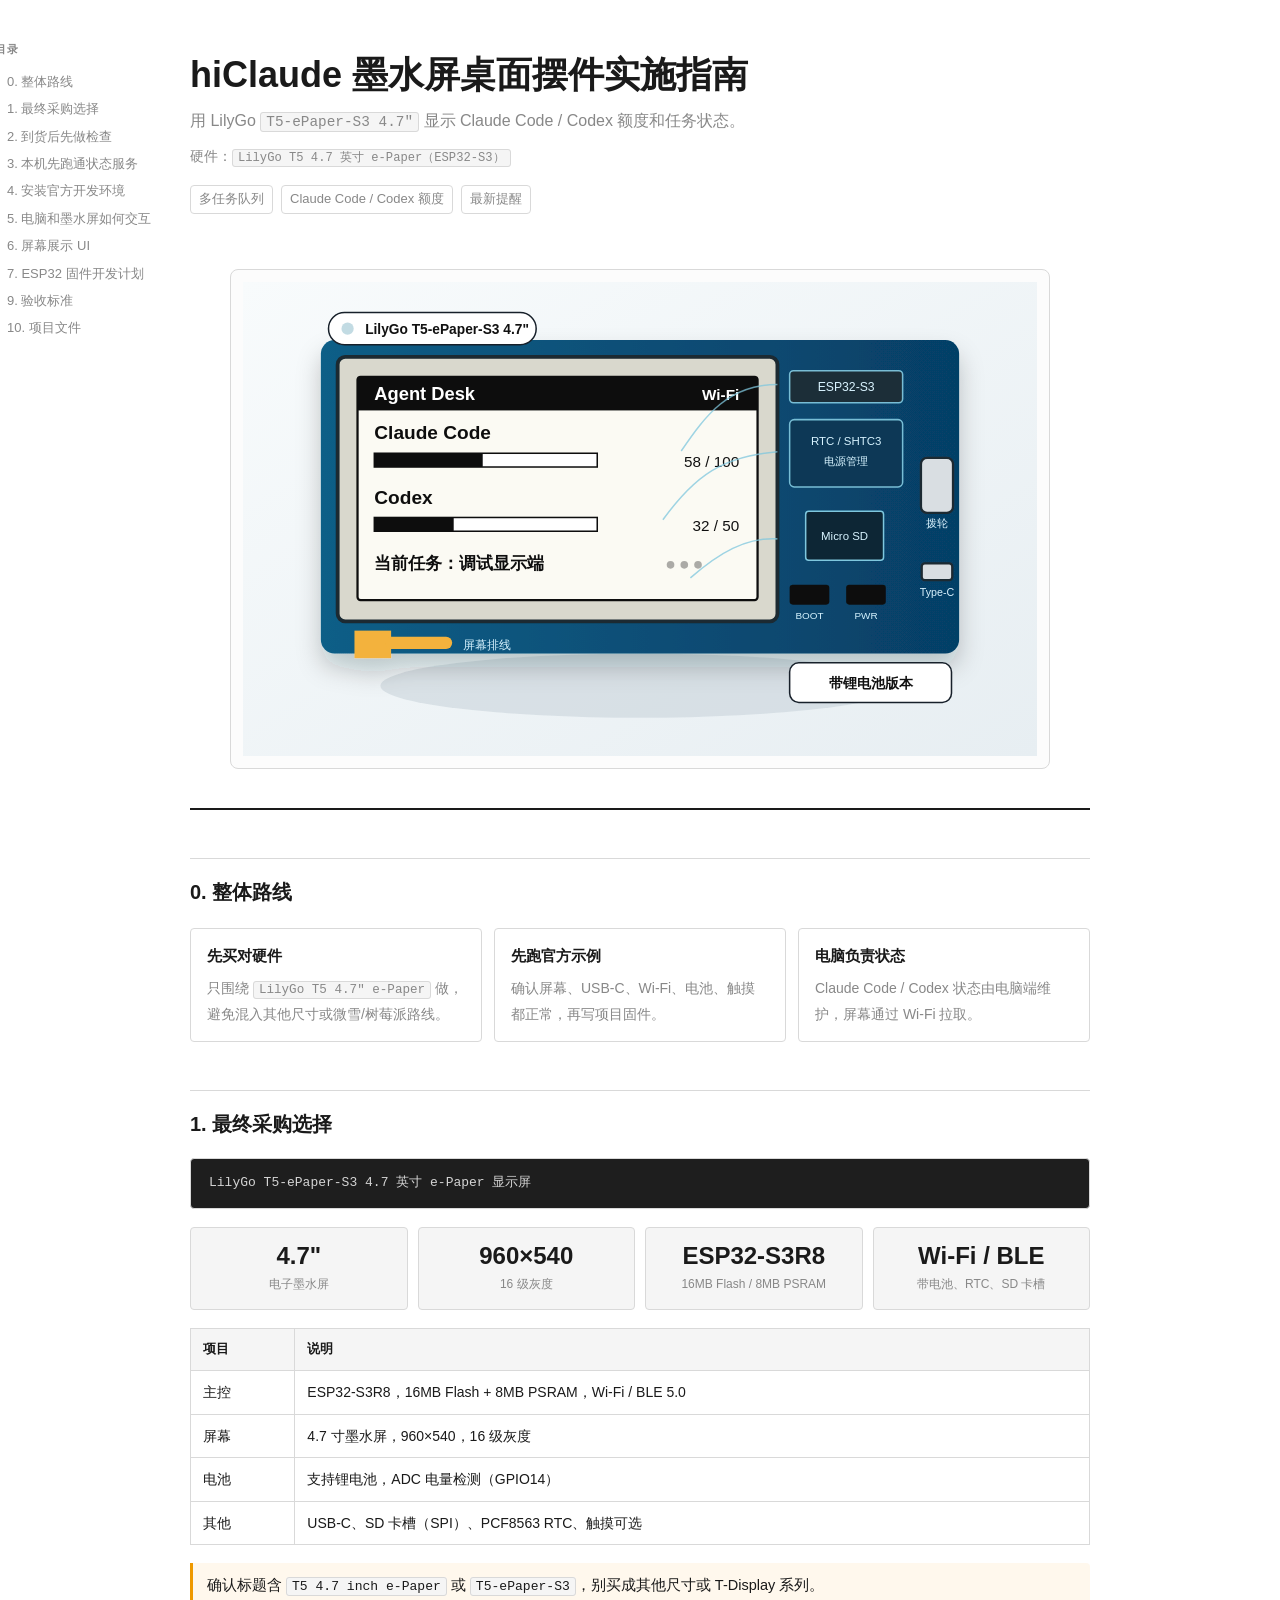
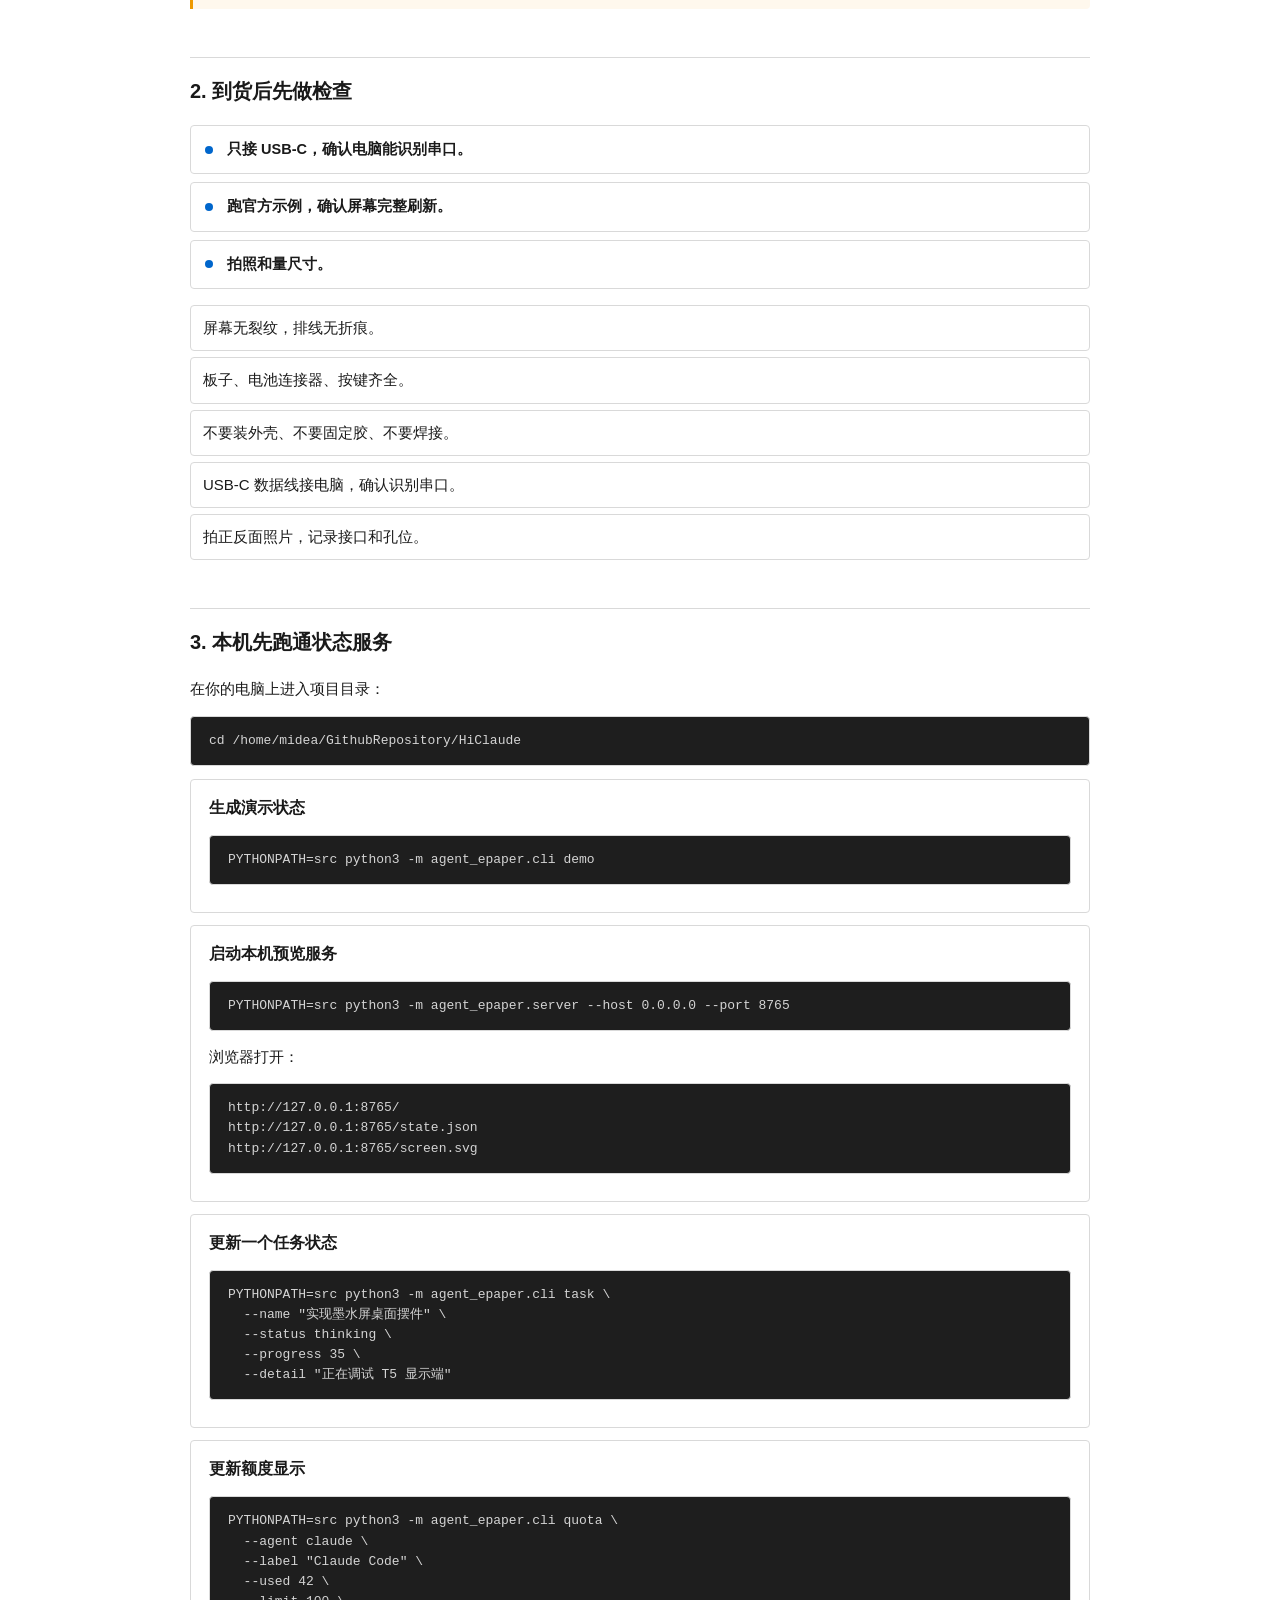
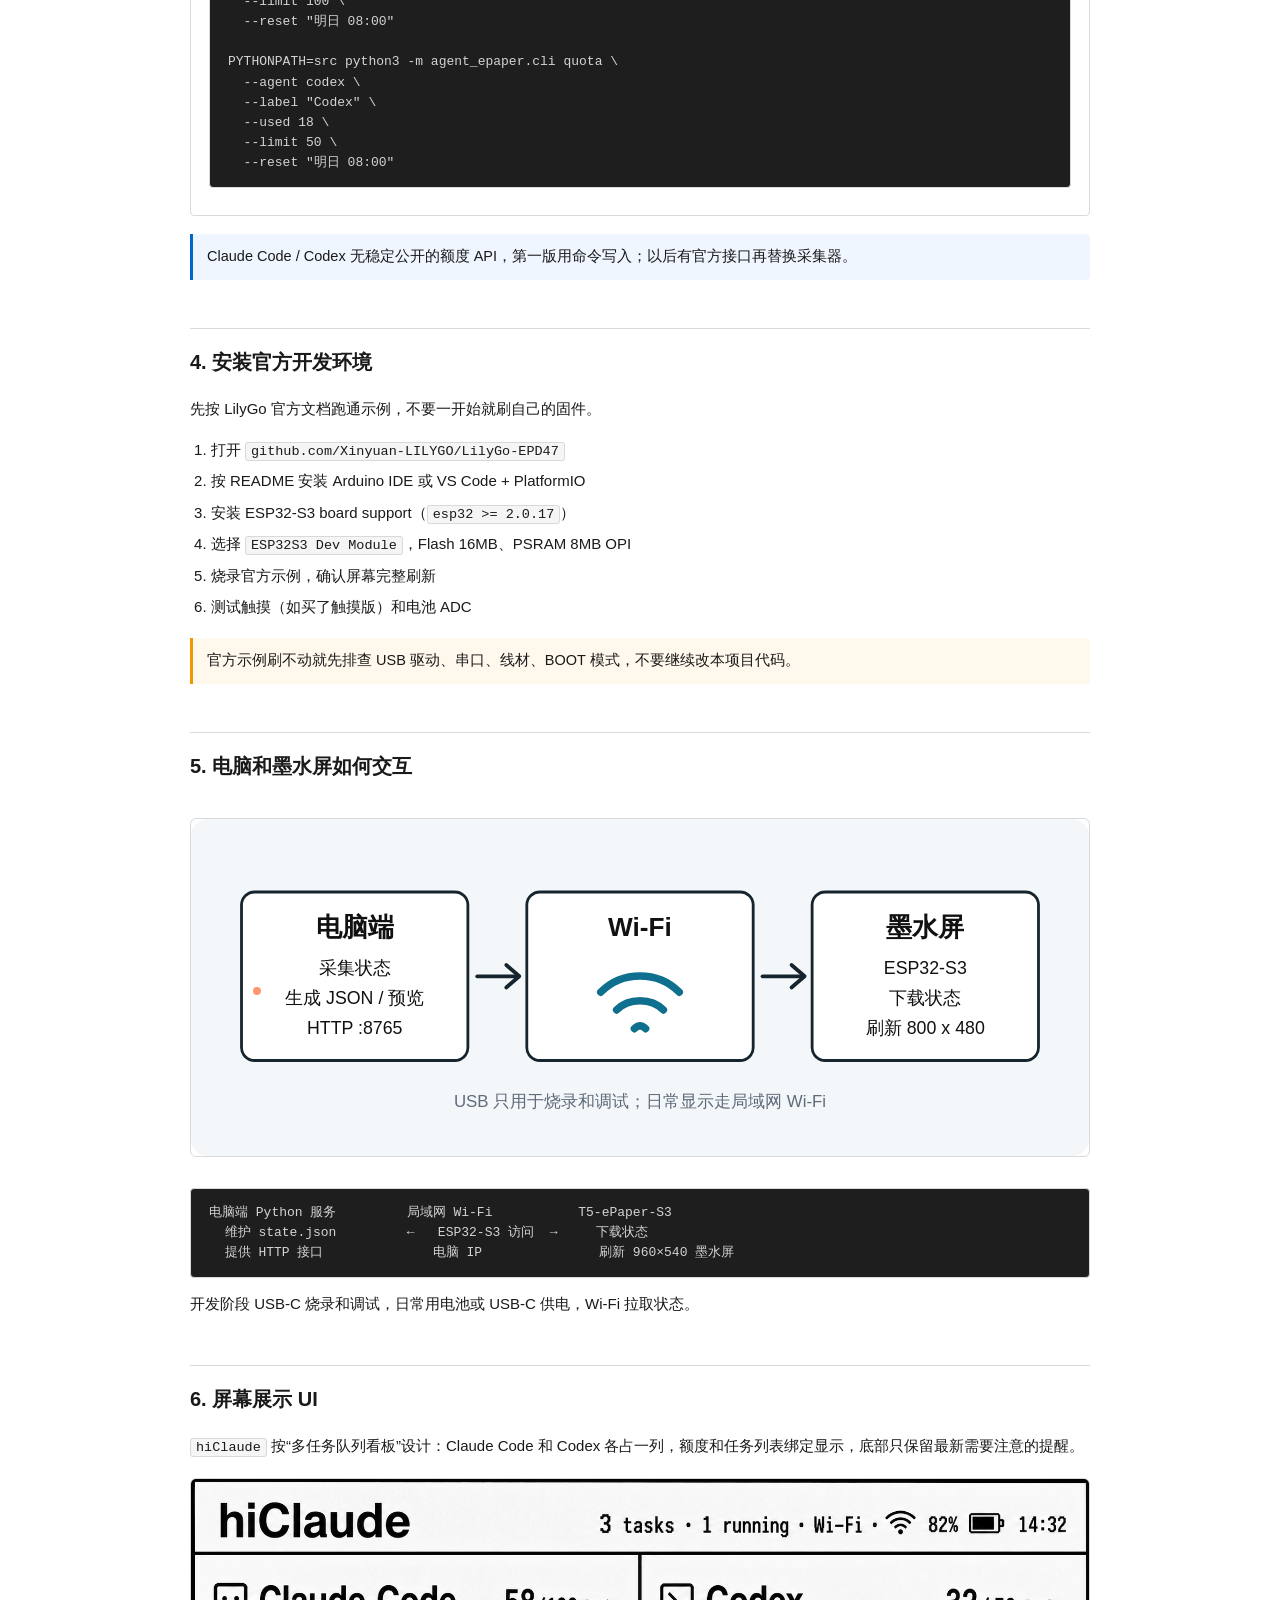
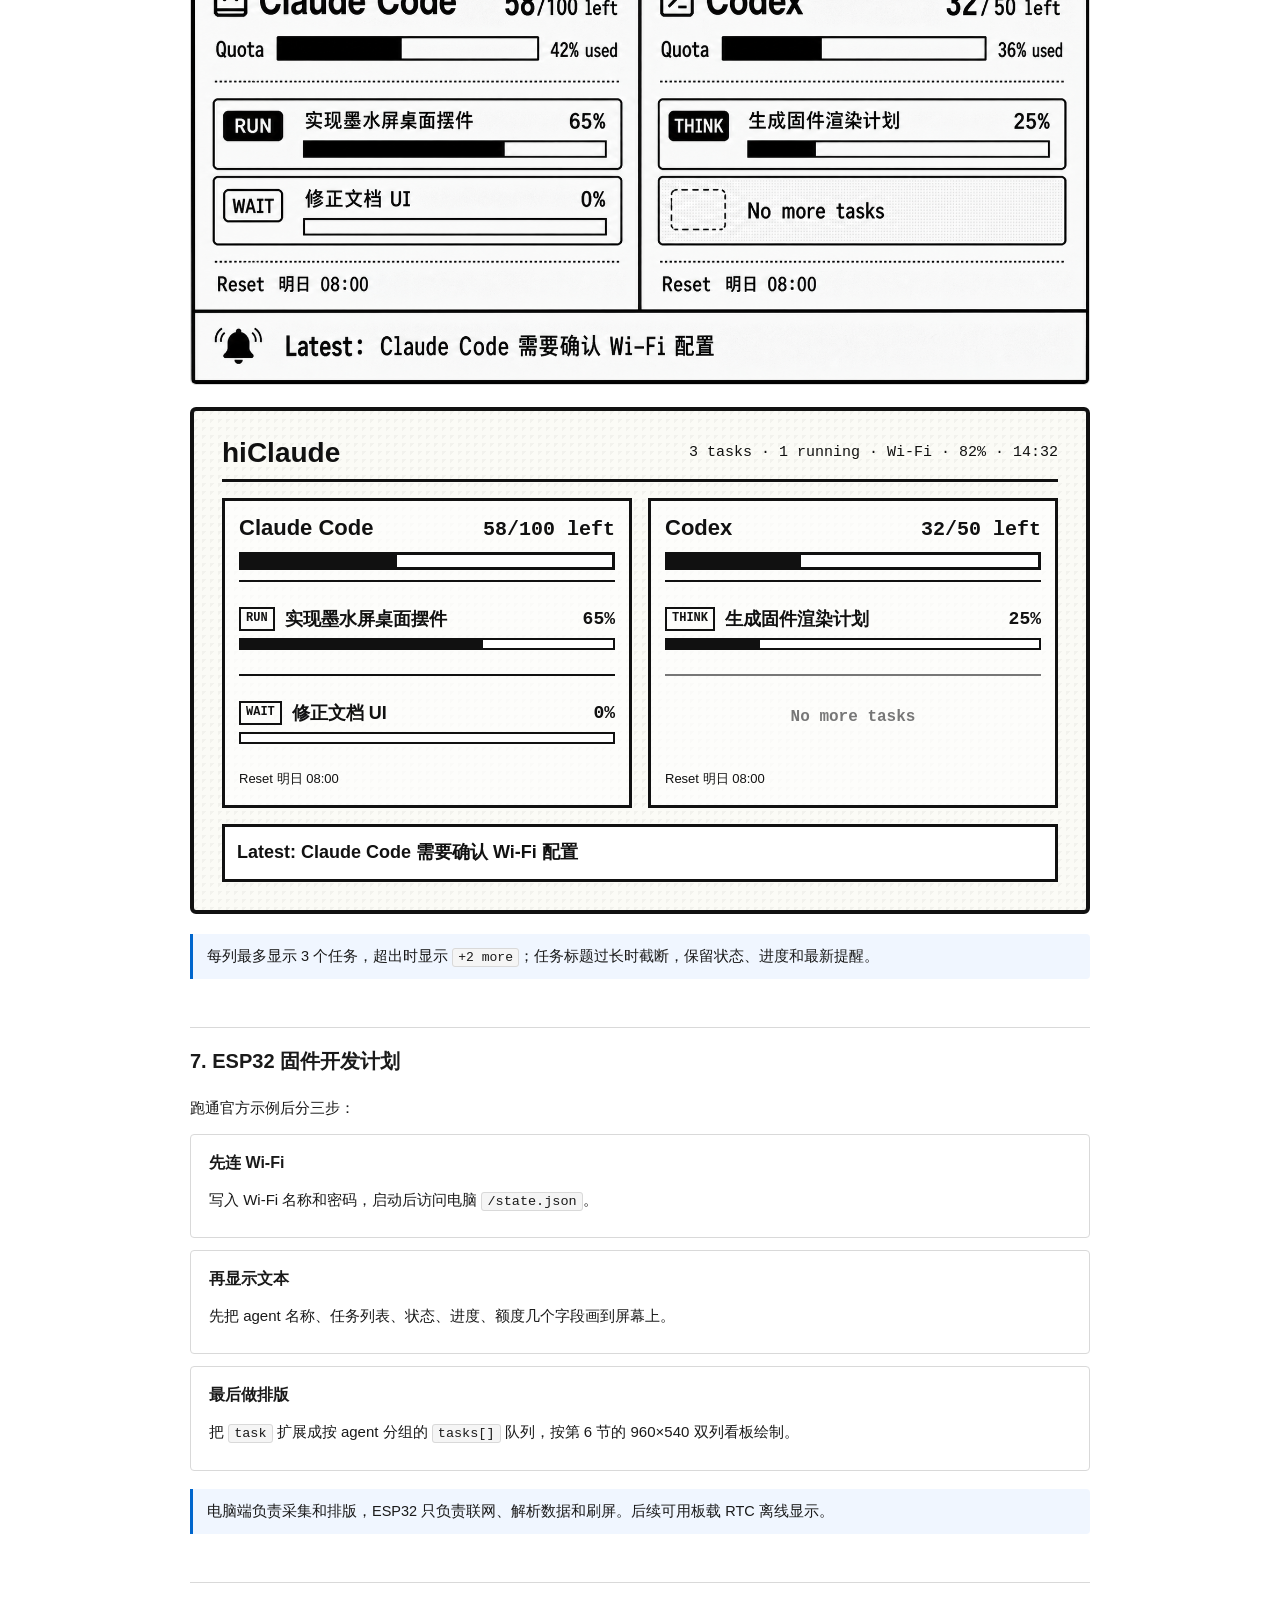
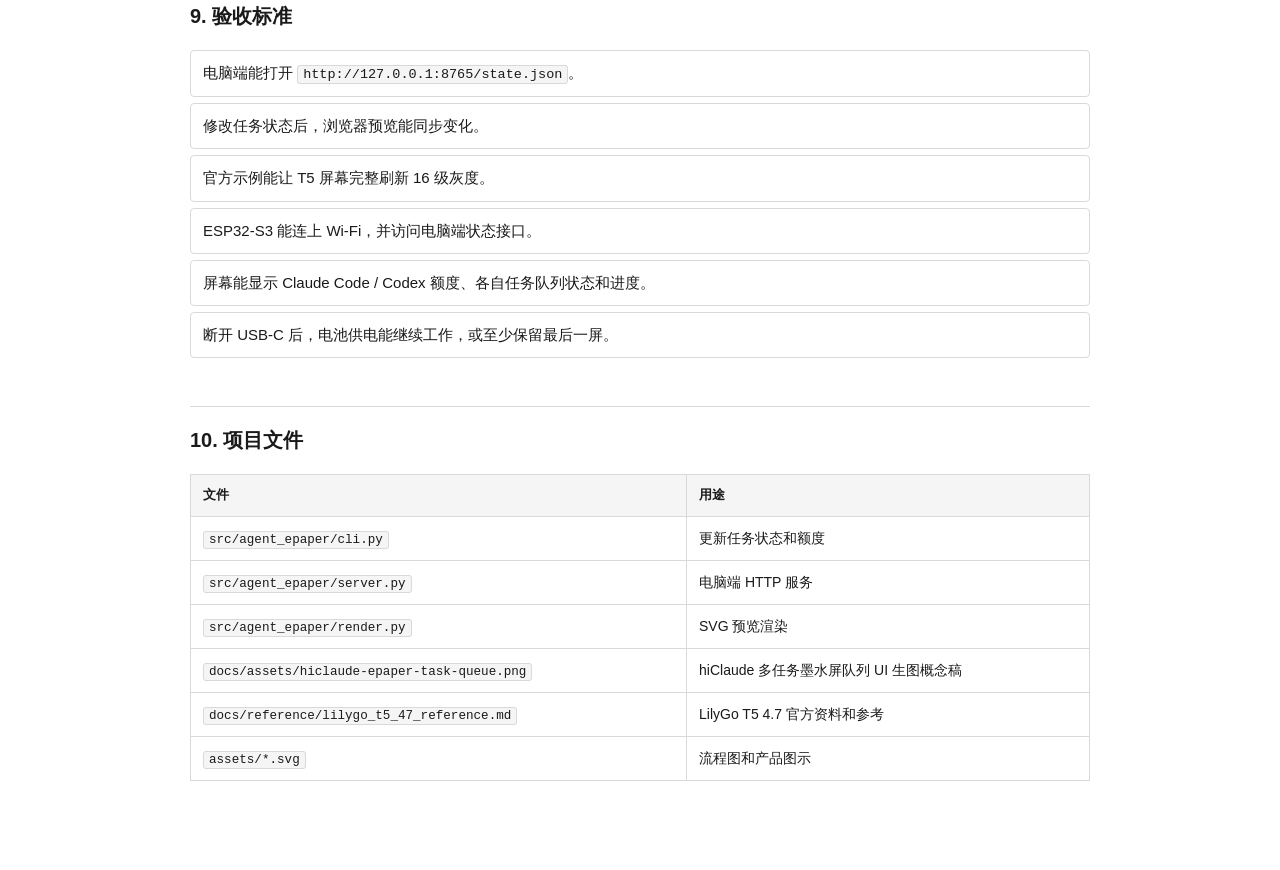
==== commit 56e9072f: "update cad model" ====
--- a/docs/index.html
+++ b/docs/index.html
@@ -19,7 +19,6 @@
     <a href="#section-5">5. 电脑和墨水屏如何交互</a>
     <a href="#section-6">6. 屏幕展示 UI</a>
     <a href="#section-7">7. ESP32 固件开发计划</a>
-    <a href="#section-8">8. 支架和外壳</a>
     <a href="#section-9">9. 验收标准</a>
     <a href="#section-10">10. 项目文件</a>
   </nav>
@@ -44,7 +43,7 @@
   <!-- ====== 0. 整体路线 ====== -->
   <section id="section-0">
     <h2>0. 整体路线</h2>
-    <img class="flow-image" src="assets/assembly-motion.svg" alt="USB 烧录、Wi-Fi 拉取、墨水屏刷新、支架安装的动态图示">
+
     <div class="visual-grid">
       <div class="visual-card">
         <strong>先买对硬件</strong>
@@ -108,14 +107,14 @@
     <div class="pulse-list" aria-label="到货检查重点">
       <div class="pulse-item">只接 USB-C，确认电脑能识别串口。</div>
       <div class="pulse-item">跑官方示例，确认屏幕完整刷新。</div>
-      <div class="pulse-item">拍照和量尺寸，最后再打印支架。</div>
+      <div class="pulse-item">拍照和量尺寸。</div>
     </div>
     <ul class="checklist">
       <li>屏幕无裂纹，排线无折痕。</li>
       <li>板子、电池连接器、按键齐全。</li>
       <li>不要装外壳、不要固定胶、不要焊接。</li>
       <li>USB-C 数据线接电脑，确认识别串口。</li>
-      <li>拍正反面照片，记录接口和孔位，后续调支架用。</li>
+      <li>拍正反面照片，记录接口和孔位。</li>
     </ul>
   </section>
 
@@ -286,55 +285,6 @@
     <div class="notice">
       电脑端负责采集和排版，ESP32 只负责联网、解析数据和刷屏。后续可用板载 RTC 离线显示。
     </div>
-  </section>
-
-  <!-- ====== 8. 支架和外壳 ====== -->
-  <section id="section-8">
-    <h2>8. 支架和外壳</h2>
-    <img class="flow-image" src="assets/stand-enclosure-concept-refined.png" alt="墨水屏一体化支架和薄背壳效果图">
-    <p>目标直接做成桌面倾斜支架 + 薄背壳一体结构：正面像一个完整桌面摆件，背面只在必要区域开窗和留口。LilyGo T5-ePaper-S3 背面有 USB-C、TF 卡槽、JST-PH 2.0 电池座、按钮、ESP32-S3 模组和排针，Touch / Basic、V2.3 / V2.4 布局也会有差异，所以外壳必须用实物尺寸校准后再打印。</p>
-
-    <table>
-      <thead>
-        <tr><th>模块</th><th>设计要求</th></tr>
-      </thead>
-      <tbody>
-        <tr><td>外观</td><td>横屏桌面摆件形态，约 70° 倾角，前方只露出屏幕和窄边框，背面结构尽量干净。</td></tr>
-        <tr><td>支撑</td><td>底座 + 前下托 + 后背壳共同受力，重心落在底座内，避免屏幕玻璃或排线承力。</td></tr>
-        <tr><td>背壳</td><td>薄背壳按实物外形包住 PCB 边缘，保留背面大开窗，避让 ESP32-S3、TF 卡槽、电池座、排针和高元件。</td></tr>
-        <tr><td>接口</td><td>USB-C、TF 卡槽、电池接口、按钮都做独立开口；USB-C 预留直插线和弯头线空间。</td></tr>
-        <tr><td>固定</td><td>优先使用实物螺丝孔固定；孔位不准前不依赖硬卡扣，允许先用 M2/M2.5 螺丝或热熔铜柱方案。</td></tr>
-      </tbody>
-    </table>
-
-    <pre><code>cad/lilygo_t5_47_desk_stand.py
-cad/lilygo_t5_47_desk_stand.step
-cad/lilygo_t5_47_mounted.step</code></pre>
-    <p>当前 CAD 已把桌面底座、前下托、倾斜背壳、背面大开窗、右侧非屏幕宽肩避让、USB-C/TF/按钮/JST-PH 开口合进同一个参数模型，并另有装配预览 STEP 展示墨水屏摆在支架上的状态；改 CadQuery 脚本顶部参数即可适配实际尺寸。</p>
-
-    <p>一体化支架/外壳原则：</p>
-    <ul>
-      <li>前框只压 PCB 或结构边，不夹紧屏幕玻璃，不碰 e-paper 排线。</li>
-      <li>背壳中间开大窗，给电池座、TF 卡槽、ESP32-S3 模组和背面元件留空间。</li>
-      <li>USB-C 一侧留横向和后向走线空间，避免直插线顶住支架。</li>
-      <li>电池接口附近预留插头高度和线缆弯折半径，不让电池线成为受力点。</li>
-      <li>按钮区域不要被前托或背靠遮住，方便复位、下载和日常唤醒。</li>
-      <li>如果买的是焊排针版本，排针高度要单独避让。</li>
-      <li>所有外露边倒圆角，底座加宽并保留防滑脚垫位置，避免桌面倾倒。</li>
-    </ul>
-
-    <p>到货后量的尺寸：</p>
-    <ul>
-      <li>整板宽高</li>
-      <li>屏幕可视区域</li>
-      <li>螺丝孔径和孔距</li>
-      <li>USB-C 位置和插线后所需空间</li>
-      <li>TF 卡槽位置和插卡空间</li>
-      <li>JST-PH 2.0 电池连接器位置、厚度和线缆出线方向</li>
-      <li>按键位置、按压方向和按压行程</li>
-      <li>ESP32-S3 模组、排针、背面元件和焊点的最高高度</li>
-      <li>是否为 Touch / Basic、V2.3 / V2.4，以及实际背面布局差异</li>
-    </ul>
   </section>
 
   <!-- ====== 9. 验收标准 ====== -->
@@ -347,7 +297,6 @@
       <li>ESP32-S3 能连上 Wi-Fi，并访问电脑端状态接口。</li>
       <li>屏幕能显示 Claude Code / Codex 额度、各自任务队列状态和进度。</li>
       <li>断开 USB-C 后，电池供电能继续工作，或至少保留最后一屏。</li>
-      <li>支架能稳定放桌面，不遮挡 USB-C、电池连接器和按键。</li>
     </ul>
   </section>
 
@@ -362,12 +311,8 @@
         <tr><td><code>src/agent_epaper/cli.py</code></td><td>更新任务状态和额度</td></tr>
         <tr><td><code>src/agent_epaper/server.py</code></td><td>电脑端 HTTP 服务</td></tr>
         <tr><td><code>src/agent_epaper/render.py</code></td><td>SVG 预览渲染</td></tr>
-        <tr><td><code>cad/lilygo_t5_47_desk_stand.py</code></td><td>桌面托架 CadQuery 参数模型</td></tr>
-        <tr><td><code>cad/lilygo_t5_47_desk_stand.step</code></td><td>可打印桌面支架 STEP</td></tr>
-        <tr><td><code>cad/lilygo_t5_47_mounted.step</code></td><td>墨水屏摆在支架上的展示 STEP</td></tr>
-        <tr><td><code>docs/assets/stand-enclosure-concept-refined.png</code></td><td>基于 LilyGo T5 4.7 参考图修订的一体化支架/外壳效果图</td></tr>
         <tr><td><code>docs/assets/hiclaude-epaper-task-queue.png</code></td><td>hiClaude 多任务墨水屏队列 UI 生图概念稿</td></tr>
-        <tr><td><code>docs/reference/lilygo_t5_47_reference.md</code></td><td>LilyGo T5 4.7 官方资料、图片和 CAD 参考</td></tr>
+        <tr><td><code>docs/reference/lilygo_t5_47_reference.md</code></td><td>LilyGo T5 4.7 官方资料和参考</td></tr>
         <tr><td><code>assets/*.svg</code></td><td>流程图和产品图示</td></tr>
       </tbody>
     </table>
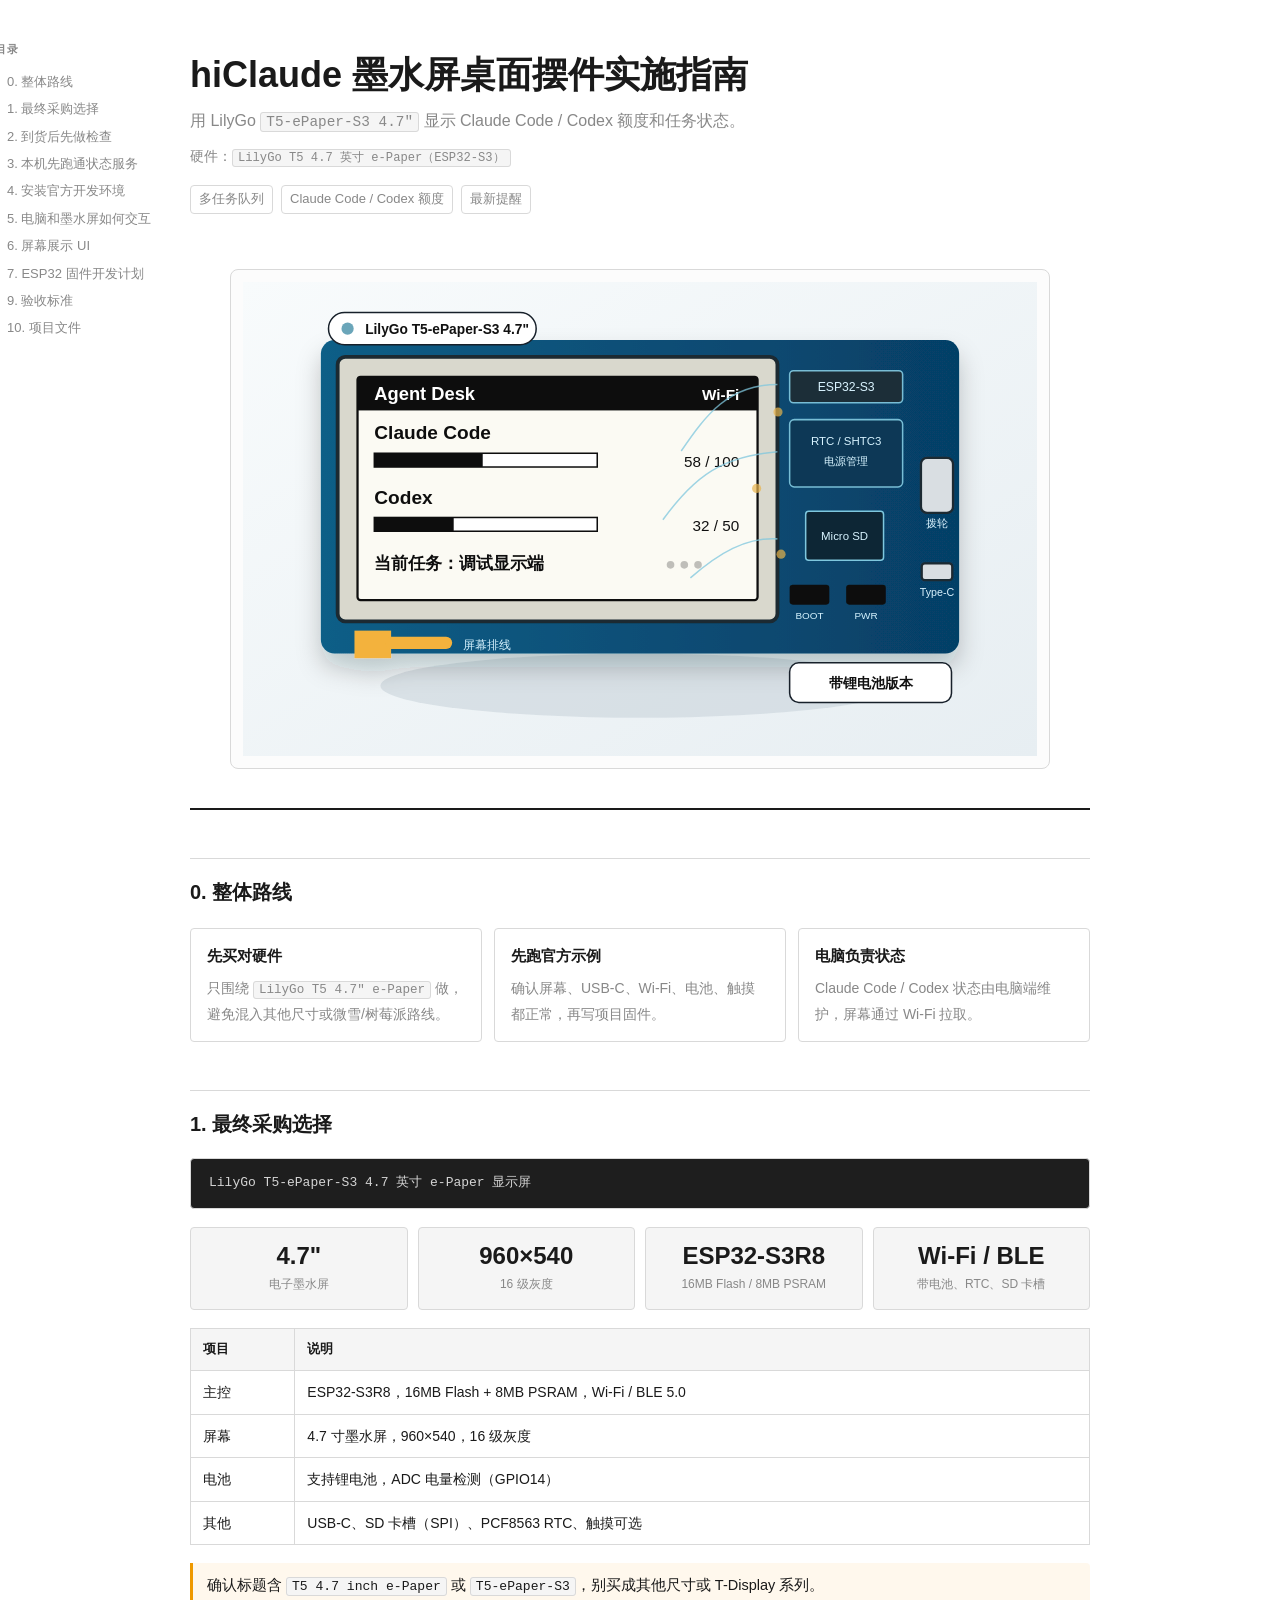
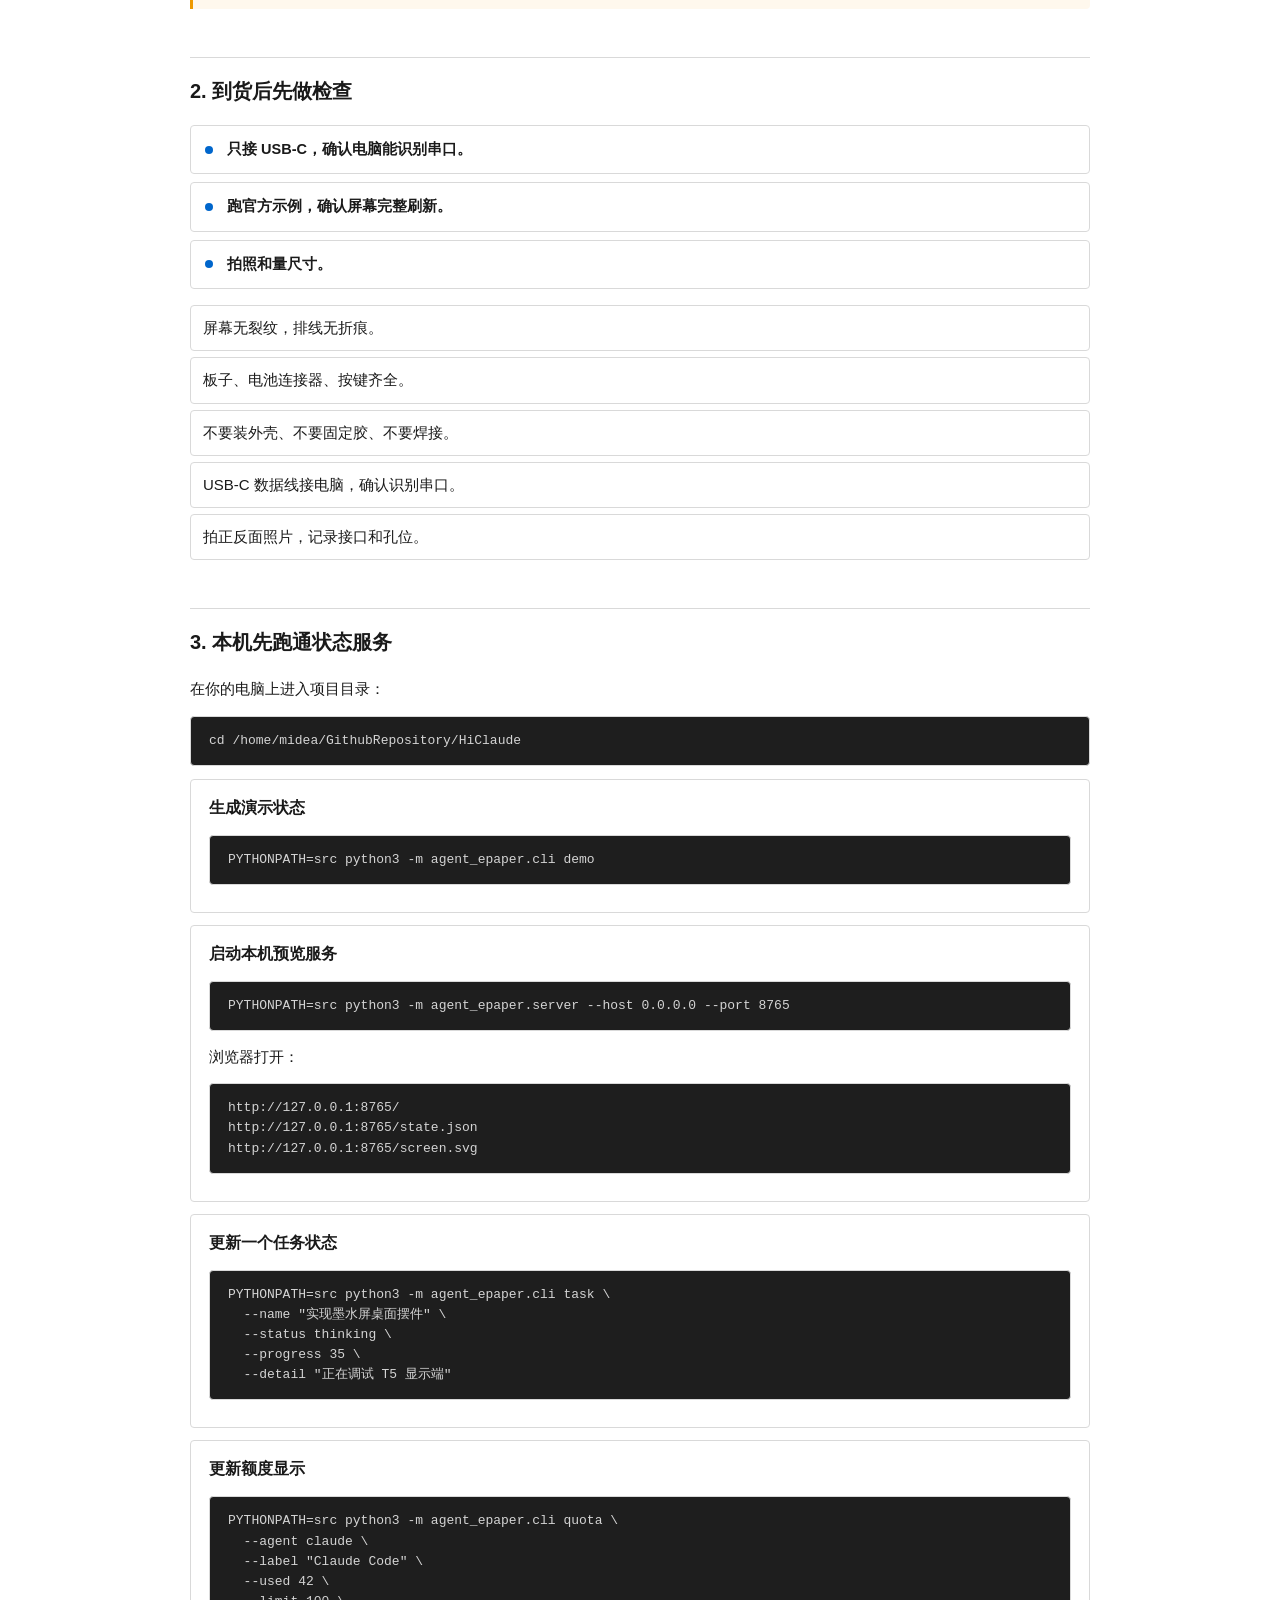
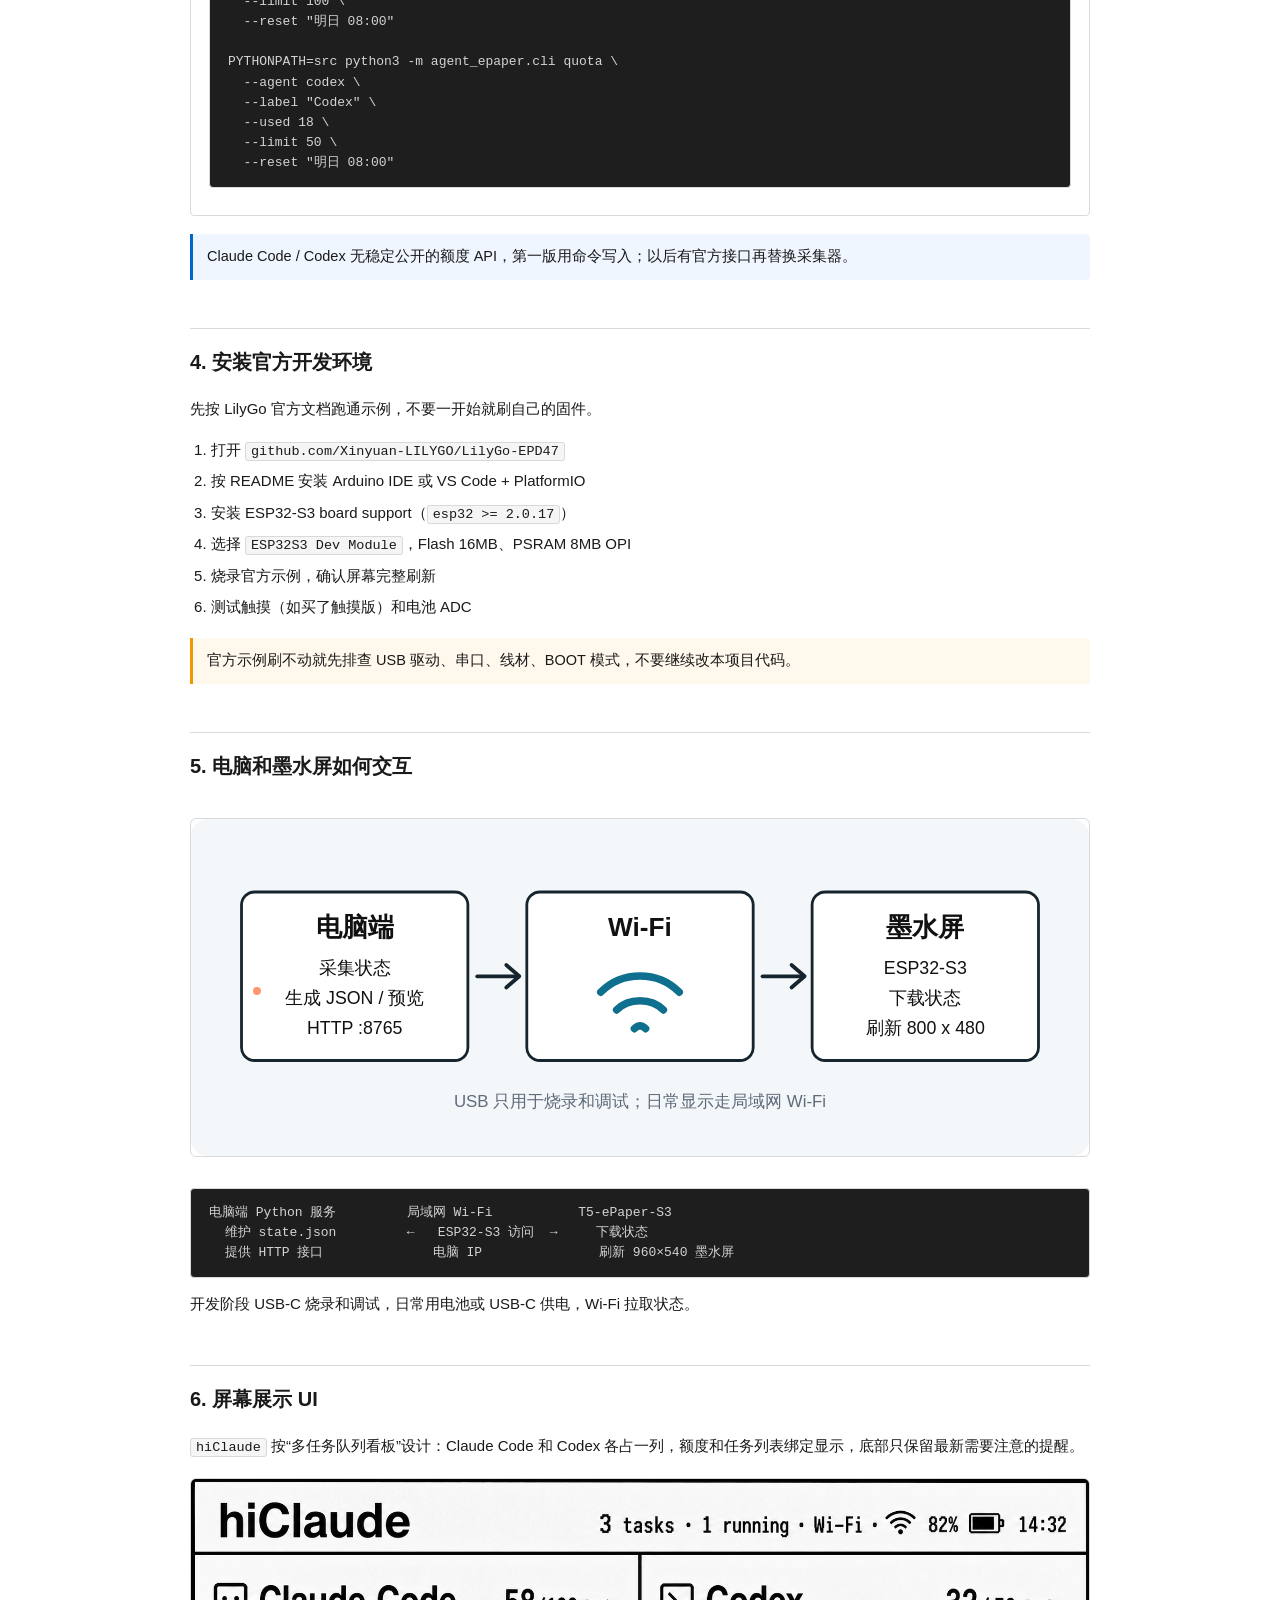
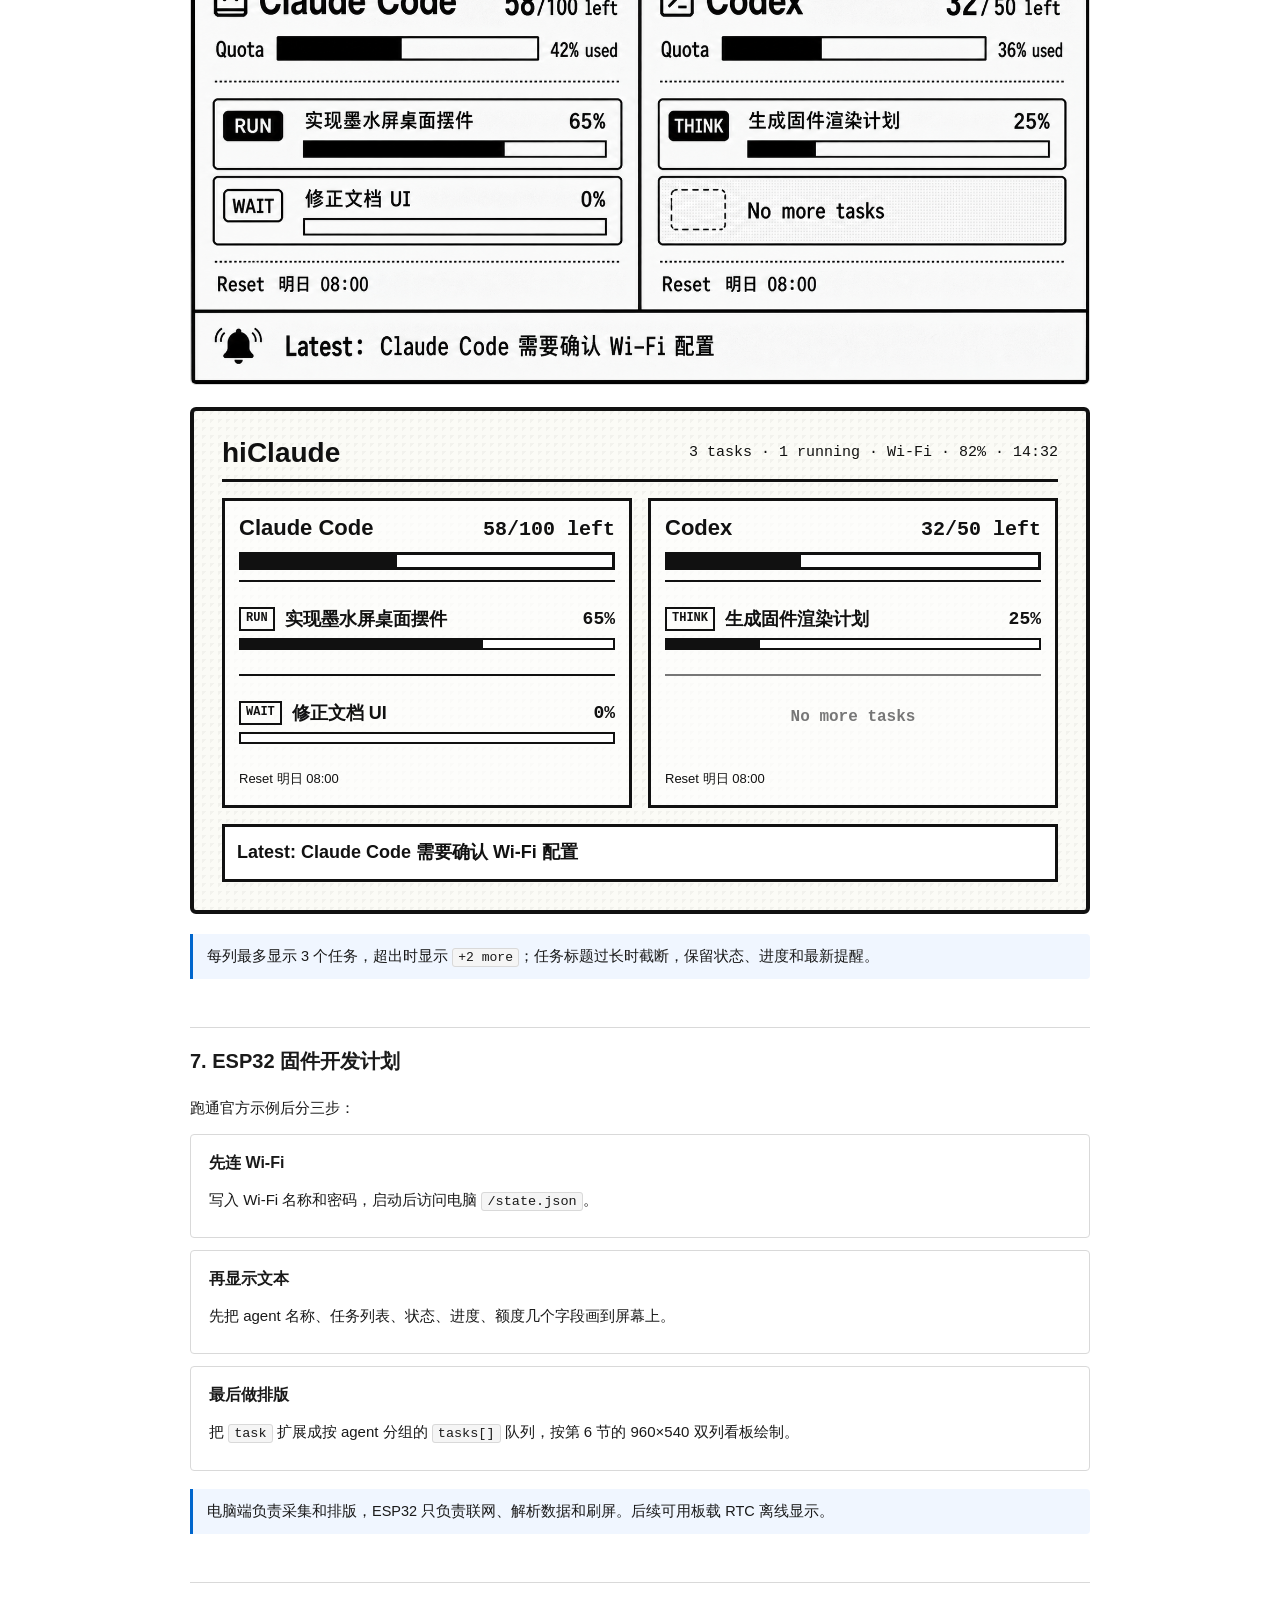
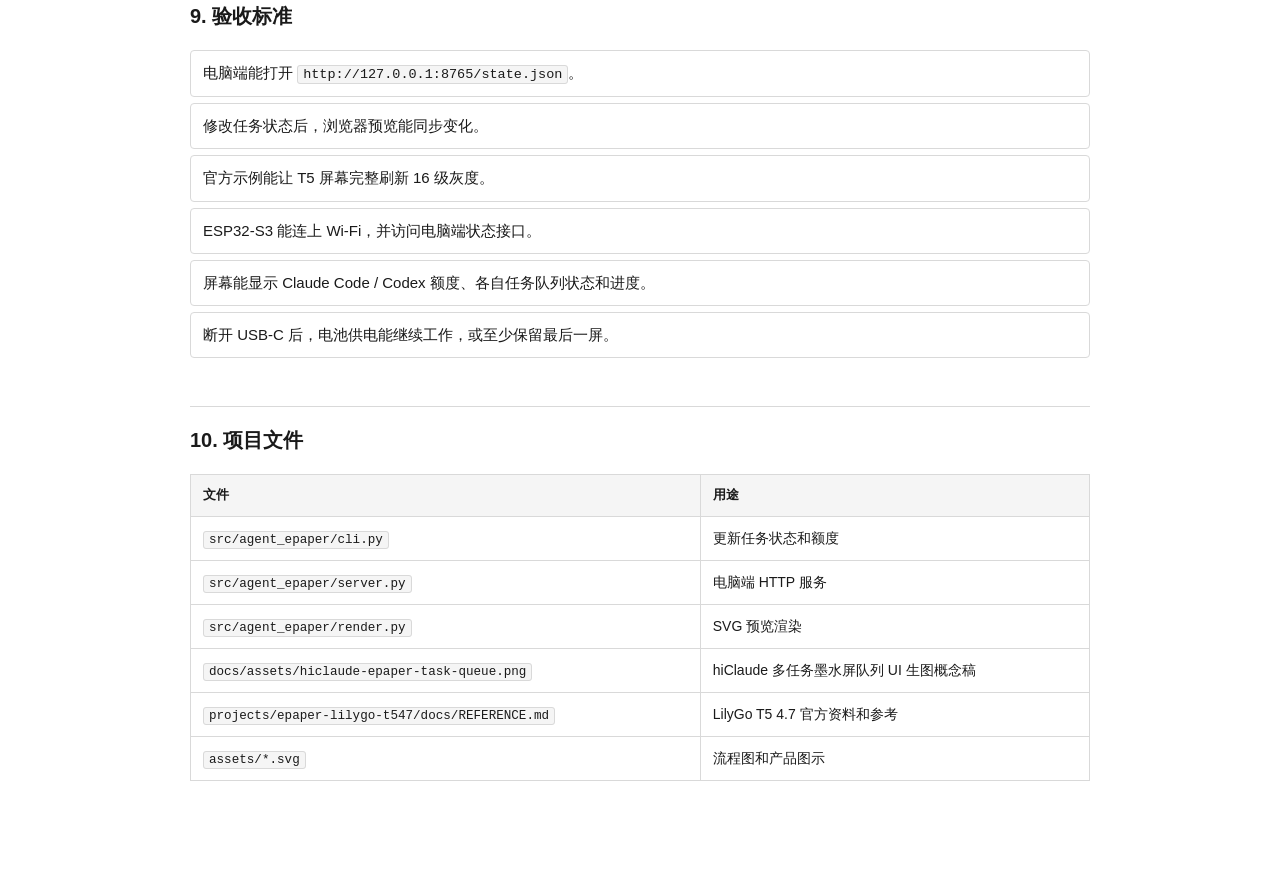
==== commit b4c8cb90: "重组目录到 projects/ 并清理缓存产物 - 新增 projects/epaper-lilygo-t547/ 容纳 cad/ firmware/ docs/，原顶层 lilygo-eink-4p" ====
--- a/docs/index.html
+++ b/docs/index.html
@@ -312,7 +312,7 @@
         <tr><td><code>src/agent_epaper/server.py</code></td><td>电脑端 HTTP 服务</td></tr>
         <tr><td><code>src/agent_epaper/render.py</code></td><td>SVG 预览渲染</td></tr>
         <tr><td><code>docs/assets/hiclaude-epaper-task-queue.png</code></td><td>hiClaude 多任务墨水屏队列 UI 生图概念稿</td></tr>
-        <tr><td><code>docs/reference/lilygo_t5_47_reference.md</code></td><td>LilyGo T5 4.7 官方资料和参考</td></tr>
+        <tr><td><code>projects/epaper-lilygo-t547/docs/REFERENCE.md</code></td><td>LilyGo T5 4.7 官方资料和参考</td></tr>
         <tr><td><code>assets/*.svg</code></td><td>流程图和产品图示</td></tr>
       </tbody>
     </table>
